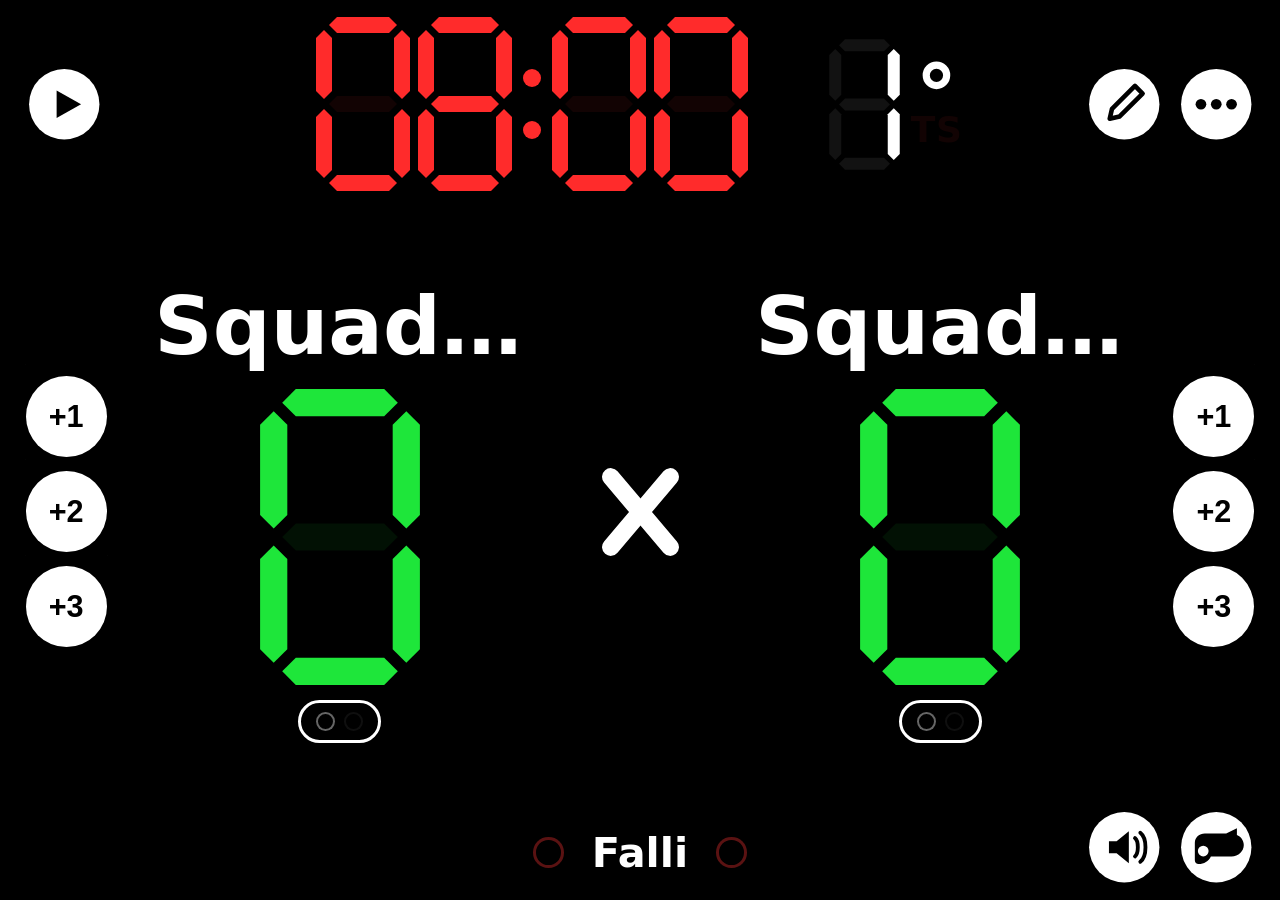
==== pwa/index.html @ 14c9861d "baskin-tabellone-v1.14.1" ====
<!DOCTYPE html>
<html lang="it">
<head>
  <meta charset="UTF-8" />
  <meta name="viewport" content="width=device-width, initial-scale=1.0, maximum-scale=1.0, user-scalable=no, viewport-fit=cover" />
  <title>Tabellone Baskin</title>

  <meta name="theme-color" content="#000000" />
  <meta name="description" content="Tabellone segnapunti per il Baskin: tempo, punti, timeout e bonus. Funziona offline." />

  <!-- PWA -->
  <link rel="manifest" href="manifest.webmanifest" />
  <link rel="icon" href="icons/icon-192.png" />
  <link rel="apple-touch-icon" href="icons/icon-192.png" />
  <meta name="apple-mobile-web-app-capable" content="yes" />
  <meta name="apple-mobile-web-app-status-bar-style" content="black-translucent" />
  <meta name="mobile-web-app-capable" content="yes" />

  <link rel="stylesheet" href="css/styles.css" />
</head>

<body class="mode-game" data-running="false" data-muted="false">

  <main class="board" id="board">

    <!-- ============ BARRA SUPERIORE ============ -->
    <header class="topbar">

      <div class="clock-controls">
        <button class="icon-btn solid" id="btnPlay" type="button" aria-label="Avvia o ferma il tempo">
          <svg viewBox="0 0 100 100" aria-hidden="true">
            <circle cx="50" cy="50" r="46" fill="#fff"/>
            <polygon class="ico-play" points="40,32 72,50 40,68" fill="#000"/>
            <g class="ico-pause" fill="#000"><rect x="38" y="33" width="9" height="34" rx="2"/><rect x="53" y="33" width="9" height="34" rx="2"/></g>
          </svg>
        </button>
        <button class="icon-btn solid" id="btnNext" type="button" aria-label="Periodo successivo">
          <svg viewBox="0 0 100 100" aria-hidden="true">
            <circle cx="50" cy="50" r="46" fill="#fff"/>
            <g fill="#000"><polygon points="33,31 61,50 33,69"/><rect x="63" y="31" width="9" height="38" rx="2"/></g>
          </svg>
        </button>
      </div>

      <div class="clock-period">
        <div class="timer editable" id="timer" role="button" tabindex="0" aria-label="Tempo di gioco"></div>
        <div class="period editable" id="period" role="button" tabindex="0" aria-label="Periodo"></div>
      </div>

      <div class="topbar-actions">
        <!-- pulsanti modalità gioco -->
        <button class="icon-btn ghost only-game" id="btnEdit" type="button" aria-label="Apri impostazioni e correzioni">
          <svg viewBox="0 0 100 100" aria-hidden="true">
            <circle cx="50" cy="50" r="46" fill="#fff"/>
            <path d="M64 26l10 10-30 30-13 3 3-13 30-30Z" fill="none" stroke="#000" stroke-width="6" stroke-linejoin="round"/>
          </svg>
        </button>
        <button class="icon-btn ghost only-game" id="btnMore" type="button" aria-label="Altre opzioni">
          <svg viewBox="0 0 100 100" aria-hidden="true">
            <circle cx="50" cy="50" r="46" fill="#fff"/>
            <g fill="#000"><circle cx="30" cy="50" r="7"/><circle cx="50" cy="50" r="7"/><circle cx="70" cy="50" r="7"/></g>
          </svg>
        </button>
        <!-- pulsante modalità impostazioni -->
        <button class="icon-btn solid only-edit" id="btnConfirm" type="button" aria-label="Conferma ed esci dalle impostazioni">
          <svg viewBox="0 0 100 100" aria-hidden="true">
            <circle cx="50" cy="50" r="46" fill="#fff"/>
            <path d="M30 52l13 14 27-32" fill="none" stroke="#000" stroke-width="8" stroke-linecap="round" stroke-linejoin="round"/>
          </svg>
        </button>
      </div>
    </header>

    <!-- ============ AREA PUNTEGGI ============ -->
    <section class="scores">

      <div class="side-buttons" id="ptsLeft" data-team="1">
        <button class="pts-btn only-game" type="button" data-pts="1">+1</button>
        <button class="pts-btn only-game" type="button" data-pts="2">+2</button>
        <button class="pts-btn only-game" type="button" data-pts="3">+3</button>
        <button class="pts-btn minus only-edit" type="button" data-pts="-1">&minus;1</button>
        <button class="pts-btn minus only-edit" type="button" data-pts="-2">&minus;2</button>
        <button class="pts-btn minus only-edit" type="button" data-pts="-3">&minus;3</button>
      </div>

      <div class="team" data-team="1">
        <div class="team-name editable" id="name1" role="button" tabindex="0">Squadra 1</div>
        <div class="score" id="score1" data-team="1"></div>
        <div class="timeouts" id="timeouts1" data-team="1" aria-label="Timeout Squadra 1"></div>
      </div>

      <div class="vs" aria-hidden="true">
        <svg viewBox="0 0 100 120"><g stroke="#fff" stroke-width="13" stroke-linecap="round"><line x1="28" y1="34" x2="72" y2="86"/><line x1="72" y1="34" x2="28" y2="86"/></g></svg>
      </div>

      <div class="team" data-team="2">
        <div class="team-name editable" id="name2" role="button" tabindex="0">Squadra 2</div>
        <div class="score" id="score2" data-team="2"></div>
        <div class="timeouts" id="timeouts2" data-team="2" aria-label="Timeout Squadra 2"></div>
      </div>

      <div class="side-buttons" id="ptsRight" data-team="2">
        <button class="pts-btn only-game" type="button" data-pts="1">+1</button>
        <button class="pts-btn only-game" type="button" data-pts="2">+2</button>
        <button class="pts-btn only-game" type="button" data-pts="3">+3</button>
        <button class="pts-btn minus only-edit" type="button" data-pts="-1">&minus;1</button>
        <button class="pts-btn minus only-edit" type="button" data-pts="-2">&minus;2</button>
        <button class="pts-btn minus only-edit" type="button" data-pts="-3">&minus;3</button>
      </div>

    </section>

    <!-- ============ POSSESSO (sopra ai falli) ============ -->
    <div class="possession" id="possession" hidden>
      <span class="poss-arrow left" id="possLeft" role="button" tabindex="0" aria-label="Possesso Squadra 1">&#9664;</span>
      <span class="poss-label">Possesso</span>
      <span class="poss-arrow right" id="possRight" role="button" tabindex="0" aria-label="Possesso Squadra 2">&#9654;</span>
    </div>

    <!-- ============ FALLI / BONUS ============ -->
    <footer class="fouls">
      <div class="fouls-head">
        <span class="bonus-dot left" id="bonusLeft" aria-label="Bonus Squadra 1"></span>
        <span class="fouls-label">Falli</span>
        <span class="bonus-dot right" id="bonusRight" aria-label="Bonus Squadra 2"></span>
      </div>
      <div class="fouls-body">
        <button class="foul-btn only-game" type="button" data-team="0" data-delta="1" aria-label="Aggiungi fallo Squadra 1">+</button>
        <button class="foul-btn only-edit" type="button" data-team="0" data-delta="-1" aria-label="Togli fallo Squadra 1">&minus;</button>
        <div class="foul-num" id="foul1" data-team="1"></div>
        <div class="foul-x" aria-hidden="true">
          <svg viewBox="0 0 100 120"><g stroke="#fff" stroke-width="11" stroke-linecap="round"><line x1="30" y1="38" x2="70" y2="82"/><line x1="70" y1="38" x2="30" y2="82"/></g></svg>
        </div>
        <div class="foul-num" id="foul2" data-team="2"></div>
        <button class="foul-btn only-game" type="button" data-team="1" data-delta="1" aria-label="Aggiungi fallo Squadra 2">+</button>
        <button class="foul-btn only-edit" type="button" data-team="1" data-delta="-1" aria-label="Togli fallo Squadra 2">&minus;</button>
      </div>
    </footer>

    <!-- ============ AZIONI ANGOLO ============ -->
    <div class="corner-actions">
      <button class="icon-btn solid" id="btnHorn" type="button" aria-label="Suona la sirena">
        <svg viewBox="0 0 100 100" aria-hidden="true">
          <circle cx="50" cy="50" r="46" fill="#fff"/>
          <g fill="#000">
            <path d="M30 42v16h10l16 13V29L40 42H30Z"/>
            <path d="M64 38c5 4 5 20 0 24" fill="none" stroke="#000" stroke-width="5" stroke-linecap="round"/>
            <path d="M71 31c9 7 9 31 0 38" fill="none" stroke="#000" stroke-width="5" stroke-linecap="round"/>
          </g>
        </svg>
      </button>
      <button class="icon-btn solid" id="btnWhistle" type="button" aria-label="Suona il fischietto">
        <svg viewBox="0 0 100 100" aria-hidden="true">
          <circle cx="50" cy="50" r="46" fill="#fff"/>
          <g fill="#000">
            <path d="M22 44c0-7 6-12 13-12h28l14-7v9c5 2 9 7 9 13 0 8-7 15-16 15H43c-3 6-9 10-16 10-3 0-5-2-5-5V44Z"/>
            <circle cx="33" cy="55" r="7" fill="#fff"/>
          </g>
        </svg>
      </button>
    </div>

    <div class="corner-actions left only-edit">
      <button class="icon-btn solid danger" id="btnReset" type="button" aria-label="Azzera la partita">
        <svg viewBox="0 0 100 100" aria-hidden="true">
          <circle cx="50" cy="50" r="46" fill="#fff"/>
          <g fill="none" stroke="#000" stroke-width="9" stroke-linecap="round">
            <path d="M74 34a30 30 0 1 0 7 22"/>
          </g>
          <path d="M78 22v18H60Z" fill="#000"/>
        </svg>
      </button>
    </div>

  </main>

  <!-- ============ CONFERMA RESET ============ -->
  <div class="sheet-backdrop" id="resetBackdrop" hidden>
    <div class="sheet" role="dialog" aria-label="Conferma reset">
      <h2>Azzerare la partita?</h2>
      <p class="sheet-text">Punteggi, falli, timeout, tempo, periodo, nomi e colori delle squadre torneranno ai valori iniziali. Le impostazioni di gara restano invariate.</p>
      <div class="sheet-row">
        <button class="sheet-item danger" id="resetConfirm" type="button">Sì, azzera</button>
        <button class="sheet-close" id="resetCancel" type="button">Annulla</button>
      </div>
    </div>
  </div>

  <!-- ============ CONFERMA PERIODO SUCCESSIVO ============ -->
  <div class="sheet-backdrop" id="nextBackdrop" hidden>
    <div class="sheet" role="dialog" aria-label="Conferma periodo successivo">
      <h2 id="nextTitle">Passare al periodo successivo?</h2>
      <p class="sheet-text" id="nextText">Il cronometro verrà riportato al tempo pieno del nuovo periodo.</p>
      <div class="sheet-row">
        <button class="sheet-item" id="nextConfirm" type="button">Sì, avanti</button>
        <button class="sheet-close" id="nextCancel" type="button">Annulla</button>
      </div>
    </div>
  </div>

  <!-- ============ MENU "..." / INFORMAZIONI ============ -->
  <div class="sheet-backdrop" id="moreBackdrop" hidden>
    <div class="sheet" role="dialog" aria-label="Informazioni">
      <h2>Informazioni</h2>
      <div class="about">
        <p class="about-title">Tabellone Baskin</p>
        <p class="about-meta">Versione <span id="aboutVersion">1.14.1</span> — Daniele Lolli (UncleDan)</p>
      </div>
      <!-- verdi: installazione / aggiornamenti / sorgenti -->
      <button class="sheet-item green" id="actInstall" type="button" hidden>Installa app</button>
      <button class="sheet-item green" id="actCheckUpdate" type="button">Verifica aggiornamenti</button>
      <a class="sheet-item sheet-link green" id="actRepo" href="https://github.com/UncleDan/baskin-tabellone" target="_blank" rel="noopener noreferrer">Codice sorgente su GitHub ↗</a>
      <!-- ambra: opzioni di visualizzazione/audio -->
      <button class="sheet-item amber" id="actWake" type="button">Schermo sempre acceso: <span id="wakeState">off</span></button>
      <button class="sheet-item amber" id="actScoreColor" type="button">Punti colore squadra: <span id="scoreColorState">off</span></button>
      <button class="sheet-item amber" id="actMute" type="button">Audio: <span id="muteState">on</span></button>
      <!-- rosso scuro: azioni importanti -->
      <button class="sheet-item darkred" id="actSettings" type="button">Impostazioni partita</button>
      <button class="sheet-item darkred" id="actResetApp" type="button">Reset applicazione</button>
      <button class="sheet-item darkred" id="actQuit" type="button">Chiudi applicazione</button>
      <!-- sempre ultimo: chiude solo il menu -->
      <button class="sheet-close" id="moreClose" type="button">Chiudi menu</button>
    </div>
  </div>

  <!-- ============ IMPOSTAZIONI PARTITA ============ -->
  <div class="sheet-backdrop" id="settingsBackdrop" hidden>
    <div class="sheet" role="dialog" aria-label="Impostazioni partita">
      <h2>Impostazioni partita</h2>

      <!-- Preset Baskin/Basket -->
      <div class="sheet-row">
        <button class="sheet-item green" id="presetBaskin" type="button">Baskin</button>
        <button class="sheet-item green" id="presetBasket" type="button">Basket FIBA</button>
      </div>

      <!-- Sezione personalizzate -->
      <h3 style="font-size: 0.9em; margin-top: 1em; color: #bdbdbd;">Personalizzate</h3>

      <label class="field">
        <span>Durata periodo (minuti)</span>
        <input type="number" id="cfgMinutes" min="1" max="60" inputmode="numeric" />
      </label>
      <label class="field">
        <span>Numero di periodi</span>
        <input type="number" id="cfgPeriods" min="1" max="12" inputmode="numeric" />
      </label>
      <label class="field">
        <span>Durata supplementari (minuti)</span>
        <input type="number" id="cfgOvertime" min="1" max="30" inputmode="numeric" />
      </label>
      <label class="field">
        <span>Timeout per tempo (1°/2°)</span>
        <input type="number" id="cfgTimeoutsHalf" min="0" max="9" inputmode="numeric" />
      </label>
      <label class="field">
        <span>Timeout per supplementare</span>
        <input type="number" id="cfgTimeoutsOt" min="0" max="9" inputmode="numeric" />
      </label>
      <label class="field">
        <span>Modalità bonus</span>
        <select id="cfgBonusMode">
          <option value="last2">Ultimi 2′ (Baskin)</option>
          <option value="teamFouls">Dopo N falli (Basket)</option>
          <option value="off">Nessuno</option>
        </select>
      </label>
      <label class="field">
        <span>Falli per il bonus (Basket)</span>
        <input type="number" id="cfgBonus" min="1" max="20" inputmode="numeric" />
      </label>
      <label class="field switch">
        <span>Conteggio falli</span>
        <input type="checkbox" id="cfgFouls" />
      </label>
      <label class="field switch">
        <span>Azzera i falli ad ogni periodo</span>
        <input type="checkbox" id="cfgResetFouls" />
      </label>
      <label class="field switch">
        <span>Frecce possesso alternato</span>
        <input type="checkbox" id="cfgPossession" />
      </label>
      <label class="field switch">
        <span>Sirena automatica a fine tempo</span>
        <input type="checkbox" id="cfgAutoHorn" />
      </label>

      <h3 style="font-size: 0.9em; margin-top: 1em; color: #bdbdbd;">Streaming BaskinCam</h3>
      <label class="field switch">
        <span>Attiva invio verso BaskinCam</span>
        <input type="checkbox" id="cfgBaskinCam" />
      </label>
      <label class="field">
        <span>Indirizzo BaskinCam (IP:porta)</span>
        <input type="text" id="cfgBaskinCamHost" inputmode="url" autocomplete="off" autocapitalize="off" spellcheck="false" placeholder="192.168.1.50:8080" />
      </label>

      <div class="sheet-row">
        <button class="sheet-item" id="settingsSave" type="button">Salva</button>
        <button class="sheet-close" id="settingsClose" type="button">Annulla</button>
      </div>
    </div>
  </div>

  <!-- ============ EDITOR TEMPO (rotori) ============ -->
  <div class="sheet-backdrop" id="timeBackdrop" hidden>
    <div class="sheet" role="dialog" aria-label="Imposta il tempo">
      <h2>Imposta il tempo</h2>
      <div class="rotors">
        <div class="rotor-wrap"><div class="rotor" id="rotorMin"></div><small>min</small></div>
        <span class="time-colon">:</span>
        <div class="rotor-wrap"><div class="rotor" id="rotorSec"></div><small>sec</small></div>
        <span class="time-colon">.</span>
        <div class="rotor-wrap"><div class="rotor" id="rotorTenth"></div><small>dec</small></div>
      </div>
      <div class="sheet-row">
        <button class="sheet-item" id="timeApply" type="button">Applica</button>
        <button class="sheet-item secondary" id="timeFull" type="button">Tempo pieno</button>
        <button class="sheet-close" id="timeClose" type="button">Annulla</button>
      </div>
    </div>
  </div>

  <!-- ============ EDITOR PERIODO (rotore) ============ -->
  <div class="sheet-backdrop" id="periodBackdrop" hidden>
    <div class="sheet" role="dialog" aria-label="Imposta il periodo">
      <h2>Imposta il periodo</h2>
      <div class="rotors">
        <div class="rotor-wrap"><div class="rotor wide" id="rotorPeriod"></div><small>periodo</small></div>
      </div>
      <div class="sheet-row">
        <button class="sheet-item" id="periodApply" type="button">Applica</button>
        <button class="sheet-close" id="periodClose" type="button">Annulla</button>
      </div>
    </div>
  </div>

  <!-- ============ AVVISO: RUOTA IN ORIZZONTALE (solo in portrait) ============ -->
  <div id="rotateNotice" role="alertdialog" aria-label="Ruota il dispositivo in orizzontale">
    <svg class="rotate-ico" viewBox="0 0 120 120" aria-hidden="true">
      <rect x="34" y="14" width="52" height="92" rx="10" fill="none" stroke="#fff" stroke-width="5"/>
      <circle cx="60" cy="96" r="4" fill="#fff"/>
      <path d="M18 60a42 42 0 0 1 12-22" fill="none" stroke="#1ee63a" stroke-width="5" stroke-linecap="round"/>
      <path d="M30 30l2 14-14-3z" fill="#1ee63a"/>
      <path d="M102 60a42 42 0 0 1-12 22" fill="none" stroke="#1ee63a" stroke-width="5" stroke-linecap="round"/>
      <path d="M90 90l-2-14 14 3z" fill="#1ee63a"/>
    </svg>
    <p class="rotate-title">Ruota il dispositivo</p>
    <p class="rotate-sub">Il tabellone funziona in orizzontale (landscape)</p>
    <button id="rotateInstall" class="rotate-install" type="button" hidden>Installa app</button>
  </div>

  <!-- ============ TOAST ============ -->
  <div class="toast" id="toast" hidden></div>

  <script src="js/app.js"></script>
</body>
</html>
---- pwa/css/styles.css ----
/* =====================================================================
   Tabellone Baskin - foglio di stile
   Replica fedele delle due schermate: principale e impostazioni.
   ===================================================================== */

:root{
  --bg: #000;
  --white: #ffffff;
  --green: #1ee63a;   /* punteggi  */
  --red:   #ff2b2b;   /* tempo     */
  --yellow:#ffd21a;   /* falli     */
  --dimseg: 0.07;     /* opacità dei segmenti spenti del display LED */
  --dash: #ffffff;    /* bordo tratteggiato in modalità impostazioni */
  --bonus-off:#5a1212; /* freccia bonus spenta */
  --gap: clamp(6px, 1.2vw, 18px);
  --radius: 16px;
  font-size: 16px;
}

*{ box-sizing: border-box; -webkit-tap-highlight-color: transparent; }

html,body{ height:100%; margin:0; }

body{
  background: var(--bg);
  color: var(--white);
  font-family: system-ui, -apple-system, "Segoe UI", Roboto, Arial, sans-serif;
  overflow: hidden;
  user-select: none;
  -webkit-user-select: none;
  touch-action: manipulation;
}

/* ----- Visibilità per modalità ----- */
body.mode-game .only-edit{ display:none !important; }
body.mode-edit .only-game{ display:none !important; }

/* ----- Struttura tabellone ----- */
.board{
  position: relative;
  height: 100dvh;
  height: 100vh;
  display: flex;
  flex-direction: column;
  padding: clamp(8px, 1.6vh, 22px) clamp(10px, 2vw, 34px);
  gap: clamp(4px, 1vh, 14px);
}

/* =====================================================================
   BARRA SUPERIORE
   ===================================================================== */
.topbar{
  display: grid;
  grid-template-columns: 1fr auto 1fr;
  align-items: center;
  gap: var(--gap);
  min-height: 0;
}
.clock-controls{ justify-self: start; display:flex; align-items:center; gap: var(--gap); }
.topbar-actions{ justify-self: end; display:flex; align-items:center; gap: var(--gap); }
/* timer + periodo come gruppo centrale; il periodo è vicino al crono
   (circa 0,75 della larghezza di una cifra ≈ 0,42 della sua altezza) */
.clock-period{ justify-self: center; display:flex; align-items:center; gap: clamp(30px, 8vh, 84px); }

#btnNext{ display:none; }
body.mode-game.end-of-period #btnNext{ display:grid; }

.icon-btn{
  flex: 0 0 auto;
  width: clamp(46px, 8.5vh, 96px);
  height: clamp(46px, 8.5vh, 96px);
  padding: 0; margin: 0; border: 0; background: transparent;
  cursor: pointer;
  display: grid; place-items: center;
  transition: transform .05s ease;
}
.icon-btn:active{ transform: scale(.92); }
.icon-btn svg{ width: 100%; height: 100%; display:block; }
.icon-btn:focus-visible{ outline: 3px solid #4ea1ff; outline-offset: 2px; border-radius: 50%; }

/* play/pausa: mostra l'icona giusta in base allo stato */
.ico-pause{ display:none; }
body[data-running="true"] #btnPlay .ico-play{ display:none; }
body[data-running="true"] #btnPlay .ico-pause{ display:block; }
/* in modalità impostazioni il play è presente ma bloccato */
body.mode-edit #btnPlay{ opacity:.35; pointer-events:none; }

/* periodo: cifra a LED bianca + spie ° (sopra) / TS (sotto) */
.period{
  display: flex;
  align-items: center;
  gap: clamp(4px, 1vh, 12px);
  padding: .05em .25em;
  line-height: 1;
}
.period-num{ color: #fff; display:flex; }
/* la cifra del periodo è alta il 75% di quella del cronometro */
.period-num .seg-digit{ height: clamp(57px, 15vh, 155px); }
.period-num .seg{ fill: currentColor; }
.period-num .seg.off{ opacity: var(--dimseg); }

.period-ind{
  display: flex;
  flex-direction: column;
  align-items: center;
  justify-content: center;
  gap: clamp(3px, 0.8vh, 9px);
}
.ind-deg{ height: clamp(18px, 5vh, 48px); width:auto; color:#fff; opacity: var(--dimseg); }
.ind-ts{
  font-weight: 900;
  font-size: clamp(14px, 4vh, 40px);
  letter-spacing: .02em;
  color: var(--red);
  opacity: var(--dimseg);
}
/* si accende solo una spia: ° per i quarti ordinari, TS per i supplementari */
.period:not(.ot) .ind-deg{ opacity: 1; }
.period.ot .ind-ts{ opacity: 1; text-shadow: 0 0 10px rgba(255,43,43,.6); }

/* =====================================================================
   AREA PUNTEGGI
   ===================================================================== */
.scores{
  flex: 1 1 auto;
  display: grid;
  grid-template-columns: auto 1fr auto 1fr auto;
  align-items: center;
  gap: var(--gap);
  min-height: 0;
}

.side-buttons{
  display: flex;
  flex-direction: column;
  gap: clamp(6px, 1.6vh, 20px);
}
.pts-btn{
  width: clamp(48px, 9vh, 104px);
  height: clamp(48px, 9vh, 104px);
  border-radius: 50%;
  border: 0;
  background: var(--white);
  color: #000;
  font-weight: 800;
  font-size: clamp(18px, 3.4vh, 40px);
  cursor: pointer;
  transition: transform .05s ease, background .1s ease;
}
.pts-btn:active{ transform: scale(.9); background:#dcdcdc; }
/* tasti di correzione punteggio in modifica (-1/-2/-3) */
.pts-btn.minus{ background:#ffd9d9; color:#7a0000; }
.pts-btn.minus:active{ background:#ffc2c2; }

.team{
  display: flex;
  flex-direction: column;
  align-items: center;
  justify-content: center;
  min-width: 0;
  gap: clamp(4px, 1.2vh, 16px);
}
.team-name{
  font-weight: 800;
  font-size: clamp(33px, 9vh, 96px);
  line-height: 1.05;
  text-align: center;
  padding: .05em .4em;
  max-width: 100%;
  white-space: nowrap;
  overflow: hidden;
  text-overflow: ellipsis;
}

/* display a 7 segmenti */
.score{ color: var(--green); }
/* alone bianco per punteggi con colore scuro (leggibilità su fondo nero) */
.score.outline-svg{ filter: drop-shadow(0 0 1.5px #fff) drop-shadow(0 0 1.5px #fff); }
.score .seg-digit{ height: clamp(96px, 34vh, 340px); }
.foul-num{ color: var(--yellow); }
.foul-num .seg-digit{ height: clamp(40px, 12vh, 120px); }
.timer{ color: var(--red); display:flex; align-items:center; }
.timer .seg-digit{ height: clamp(76px, 20vh, 207px); }

.score, .foul-num, .timer{ display:flex; align-items:center; justify-content:center; gap:.12em; }
.seg-digit{ display:block; width:auto; }
.seg-digit .seg{ fill: currentColor; }
.seg-digit .seg.off{ opacity: var(--dimseg); }
.seg-colon{ height: clamp(76px, 20vh, 207px); width:auto; color: var(--red); }
.seg-colon .dot{ fill: currentColor; }

/* timeout */
.timeouts{
  display: inline-flex;
  align-items: center;
  gap: clamp(5px, 1.1vh, 12px);
  border: 3px solid var(--white);
  border-radius: 999px;
  padding: clamp(4px,1vh,9px) clamp(8px,1.6vh,16px);
  cursor: pointer;
}
.to-dot{
  width: clamp(10px, 2.1vh, 22px);
  height: clamp(10px, 2.1vh, 22px);
  border-radius: 50%;
  background: transparent;
  box-shadow: inset 0 0 0 2px rgba(255,255,255,.4);  /* spento: anello tenue */
  transition: background .1s ease, box-shadow .1s ease;
}
.to-dot.on{
  background: var(--white);                            /* acceso: pieno */
  box-shadow: 0 0 8px rgba(255,255,255,.55);
}
.to-dot.blocked{
  background: transparent;                              /* non disponibile in questo quarto */
  box-shadow: inset 0 0 0 2px rgba(255,255,255,.12);
  opacity: .5;
}

/* X centrale */
.vs{ display:grid; place-items:center; }
.vs svg{ height: clamp(60px, 18vh, 170px); width:auto; }

/* =====================================================================
   FALLI / BONUS
   ===================================================================== */
.fouls{
  flex: 0 0 auto;
  display: flex;
  flex-direction: column;
  align-items: center;
  gap: clamp(2px, .8vh, 10px);
  padding-bottom: clamp(2px,1vh,12px);
}
.fouls-head{ display:flex; align-items:center; gap: clamp(10px,2.4vw,28px); }
.fouls-label{ font-weight: 800; font-size: clamp(20px, 4.6vh, 46px); }
/* bonus a pallini (uno per squadra): spento = anello tenue, acceso = rosso pieno */
.bonus-dot{
  width: clamp(16px, 3.4vh, 34px);
  height: clamp(16px, 3.4vh, 34px);
  border-radius: 50%;
  background: transparent;
  box-shadow: inset 0 0 0 3px var(--bonus-off);
  transition: background .15s ease, box-shadow .15s ease;
}
.bonus-dot.active{
  background: var(--red);
  box-shadow: 0 0 12px rgba(255,43,43,.7);
}

/* bonus automatico negli ultimi 2': enfasi sull'etichetta e pallini pulsanti */
body.auto-bonus .fouls-label::after{
  content: " · BONUS";
  color: var(--red);
  font-size: .6em;
  letter-spacing: .04em;
}
body.auto-bonus .bonus-dot.active{ animation: bonusPulse 1s ease-in-out infinite; }
@keyframes bonusPulse{ 0%,100%{ opacity:1; } 50%{ opacity:.45; } }

/* ---- Possesso alternato (sopra ai falli) ---- */
.possession{
  flex: 0 0 auto;
  display: flex;
  align-items: center;
  justify-content: center;
  gap: clamp(10px, 2.4vw, 28px);
  padding-top: clamp(2px, .8vh, 10px);
}
.possession[hidden]{ display:none; }
.poss-label{ font-weight: 800; font-size: clamp(15px, 3.4vh, 32px); letter-spacing:.02em; }
.poss-arrow{
  color: var(--bonus-off);
  font-size: clamp(20px, 4.6vh, 44px);
  line-height: 1;
  cursor: pointer;
  user-select: none;
  transition: color .15s ease, text-shadow .15s ease;
}
.poss-arrow.active{ color: var(--green); text-shadow: 0 0 10px rgba(30,230,58,.7); }

.fouls-body{ display:flex; align-items:center; gap: clamp(8px,1.8vw,22px); }
/* contatori e tasti falli visibili solo col conteggio falli attivo */
body:not(.manual-fouls) .fouls-body{ display:none; }
.foul-btn{
  width: clamp(40px, 7.5vh, 84px);
  height: clamp(40px, 7.5vh, 84px);
  border-radius: 50%;
  border: 0;
  background: var(--white);
  color: #000;
  font-weight: 800;
  font-size: clamp(20px, 3.6vh, 44px);
  line-height: 1;
  cursor: pointer;
  transition: transform .05s ease;
}
.foul-btn:active{ transform: scale(.9); }
.foul-x svg{ height: clamp(34px, 8vh, 78px); width:auto; }

/* =====================================================================
   AZIONI ANGOLO (sirena / muto)
   ===================================================================== */
.corner-actions{
  position: absolute;
  right: clamp(10px, 2vw, 34px);
  bottom: clamp(8px, 1.6vh, 22px);
  display: flex;
  gap: var(--gap);
}
.corner-actions.left{
  right: auto;
  left: clamp(10px, 2vw, 34px);
}
/* pulsante pericoloso (reset) */
.icon-btn.danger circle{ fill:#ff5a5a; }
.sheet-item.danger{ background:#d23b3b; color:#fff; }

/* =====================================================================
   MODALITA' IMPOSTAZIONI: bordi tratteggiati sugli elementi modificabili
   ===================================================================== */
body.mode-edit .editable{
  border: 3px dashed var(--dash);
  border-radius: 12px;
  cursor: pointer;
}
body.mode-edit .timer.editable{ padding: .1em .4em; }
body.mode-edit .team-name.editable{ outline: none; }

/* nome squadra come campo di testo in modifica */
.team-name-input{
  display: none;
  font: inherit;
  font-weight: 800;
  font-size: clamp(33px, 9vh, 96px);
  text-align: center;
  background: transparent;
  color: var(--white);
  border: 3px dashed var(--dash);
  border-radius: 12px;
  padding: .05em .4em;
  max-width: 100%;
  width: 8em;
}
body.mode-edit .team-name{ display:none; }
body.mode-edit .team-name-input{ display:block; }

/* lieve bordatura bianca per colori scuri (leggibilità su fondo nero) */
.team-name.outline, .team-name-input.outline{
  text-shadow: -1.5px -1.5px 0 #fff, 1.5px -1.5px 0 #fff, -1.5px 1.5px 0 #fff, 1.5px 1.5px 0 #fff, 0 0 2px #fff;
}

/* selettore colore del nome (solo in modifica) */
.color-row{
  display: none;
  justify-content: center;
  flex-wrap: wrap;
  gap: clamp(6px, 1.4vh, 12px);
  margin-top: clamp(6px, 1.2vh, 14px);
}
body.mode-edit .color-row{ display: flex; }
.swatch{
  width: clamp(26px, 4.4vh, 40px);
  height: clamp(26px, 4.4vh, 40px);
  padding: 0;
  border-radius: 50%;
  border: 2px solid rgba(255,255,255,.45);
  cursor: pointer;
  box-shadow: 0 0 0 1px rgba(0,0,0,.6) inset;
}
.swatch.sel{ border-color:#4ea1ff; box-shadow: 0 0 0 3px rgba(78,161,255,.5); }
.swatch.custom{
  background: conic-gradient(red, yellow, lime, aqua, blue, magenta, red);
  position: relative;
  -webkit-appearance: none; appearance: none;
}
.swatch.custom::-webkit-color-swatch-wrapper{ padding:0; }
.swatch.custom::-webkit-color-swatch{ border:none; border-radius:50%; opacity:0; }
.swatch.custom::-moz-color-swatch{ border:none; border-radius:50%; opacity:0; }


/* =====================================================================
   FOGLI MODALI (menu, impostazioni, editor tempo)
   ===================================================================== */
.sheet-backdrop{
  position: fixed; inset:0;
  background: rgba(0,0,0,.72);
  display: grid; place-items: center;
  z-index: 50;
  padding: 16px;
}
.sheet-backdrop[hidden]{ display:none; }
.sheet{
  background:#141414;
  border:1px solid #2c2c2c;
  border-radius: 18px;
  width: min(480px, 94vw);
  max-height: 92vh;
  overflow:auto;
  padding: 20px;
  display:flex; flex-direction:column; gap:12px;
}
.sheet h2{ margin:0 0 6px; font-size: 22px; }
.about{ background:#1d1d1d; border-radius:12px; padding:12px 14px; }
.about-title{ margin:0; font-weight:800; font-size:18px; }
.about-meta{ margin:4px 0 0; color:#bdbdbd; font-size:14px; }
.sheet-item, .sheet-close{
  font: inherit;
  font-weight: 600;
  padding: 14px 16px;
  border-radius: 12px;
  border: 0;
  cursor: pointer;
  text-align: left;
}
/* link nel menu (es. repository): stesso aspetto di un sheet-item */
a.sheet-link{ display:block; text-decoration:none; }
.sheet-item{ background:#2a6df0; color:#fff; }
.sheet-item.secondary{ background:#2b2b2b; color:#fff; }
/* gruppi colore del menu "…" */
.sheet-item.green{ background:#2e9e4f; color:#fff; }
.sheet-item.amber{ background:#b07d12; color:#fff; }
.sheet-item.darkred{ background:#8a2222; color:#fff; }
.sheet-item:active{ filter:brightness(.9); }
.sheet-close{ background:#2b2b2b; color:#fff; text-align:center; }
.sheet-text{ margin:0; color:#cfcfcf; font-size:15px; line-height:1.4; }
.sheet-row{ display:flex; gap:10px; flex-wrap:wrap; }
.sheet-row > *{ flex:1 1 120px; }

.field{ display:flex; align-items:center; justify-content:space-between; gap:12px; background:#1d1d1d; padding:12px 14px; border-radius:12px; }
.field span{ font-weight:600; }
.field input[type="number"]{ width:5em; font:inherit; padding:8px; border-radius:8px; border:1px solid #3a3a3a; background:#0d0d0d; color:#fff; text-align:center; }
.field.switch input{ width:24px; height:24px; }

/* editor tempo */
/* rotori (picker a rotella) */
.rotors{ display:flex; align-items:flex-start; justify-content:center; gap:14px; padding:6px 0; }
.time-colon{ font-size:40px; font-weight:800; align-self:flex-start; margin-top:48px; }
.rotor-wrap{ position:relative; display:flex; flex-direction:column; align-items:center; gap:6px; }
.rotor-wrap small{ color:#aaa; font-weight:600; }
/* banda centrale di selezione (slot centrale = 44px, dopo 44px di padding) */
.rotor-wrap::before{
  content:'';
  position:absolute; left:0; right:0; top:44px; height:44px;
  border-top:2px solid rgba(255,255,255,.22);
  border-bottom:2px solid rgba(255,255,255,.22);
  pointer-events:none;
}
.rotor{
  width: clamp(64px, 16vw, 96px);
  height: 132px;                 /* 3 slot da 44px */
  overflow-y: scroll;
  scroll-snap-type: y mandatory;
  padding-block: 44px;           /* permette di centrare primo/ultimo elemento */
  background:#0d0d0d;
  border:1px solid #333;
  border-radius:14px;
  scrollbar-width:none; -ms-overflow-style:none;
  overscroll-behavior: contain;
  touch-action: pan-y;
}
.rotor.wide{ width: clamp(96px, 26vw, 150px); }
.rotor::-webkit-scrollbar{ display:none; }
.rotor-item{
  height:44px;
  scroll-snap-align:center;
  display:flex; align-items:center; justify-content:center;
  font-size:26px; font-weight:800; font-variant-numeric:tabular-nums;
  color:#7d7d7d; cursor:pointer;
  transition: color .12s ease, transform .12s ease;
}
.rotor-item.sel{ color:#fff; transform:scale(1.14); }

/* toast */
.toast{
  position: fixed;
  left:50%; bottom: 14vh; transform: translateX(-50%);
  background:#fff; color:#000; font-weight:700;
  padding: 10px 18px; border-radius: 999px;
  z-index: 60; box-shadow:0 6px 24px rgba(0,0,0,.5);
}
.toast[hidden]{ display:none; }

/* accessibilità: rispetta riduzione movimento */
@media (prefers-reduced-motion: reduce){
  *{ transition: none !important; }
}

/* suggerimento rotazione in portrait stretto */
@media (orientation: portrait) and (max-width: 560px){
  .board::after{
    content: "Ruota il dispositivo in orizzontale per la vista completa";
    position: absolute; inset: auto 8px 8px; text-align:center;
    color:#888; font-size:13px;
  }
}

/* =====================================================================
   AVVISO ORIENTAMENTO: in verticale copre l'app e chiede di ruotare
   ===================================================================== */
#rotateNotice{ display: none; }

@media (orientation: portrait){
  #rotateNotice{
    display: flex;
    position: fixed;
    inset: 0;
    z-index: 9999;                 /* sopra fogli modali e toast */
    flex-direction: column;
    align-items: center;
    justify-content: center;
    gap: clamp(14px, 3vh, 26px);
    background: #000;
    color: #fff;
    text-align: center;
    padding: 24px;
  }
  /* nasconde il layout (pensato per landscape) per evitare che si "incasini" */
  body > main,
  .corner-actions{ visibility: hidden; }
  body{ overflow: hidden; }
}

.rotate-ico{
  width: clamp(110px, 38vw, 200px);
  height: auto;
  animation: rotateHint 2.4s ease-in-out infinite;
  transform-origin: 50% 50%;
}
@keyframes rotateHint{
  0%, 55%   { transform: rotate(0deg); }
  75%, 100% { transform: rotate(-90deg); }
}
.rotate-title{
  margin: 0;
  font-weight: 800;
  font-size: clamp(22px, 6vw, 34px);
}
.rotate-sub{
  margin: 0;
  font-weight: 600;
  color: #bdbdbd;
  font-size: clamp(14px, 4vw, 19px);
}
.rotate-install{
  margin-top: clamp(8px, 2vh, 18px);
  padding: clamp(10px,2.4vh,16px) clamp(20px,6vw,34px);
  font-size: clamp(15px, 4.4vw, 20px);
  font-weight: 800;
  color: #fff;
  background: #2e9e4f;
  border: none;
  border-radius: 12px;
  cursor: pointer;
}
.rotate-install:active{ background: #268043; }
@media (prefers-reduced-motion: reduce){
  .rotate-ico{ animation: none; }
}
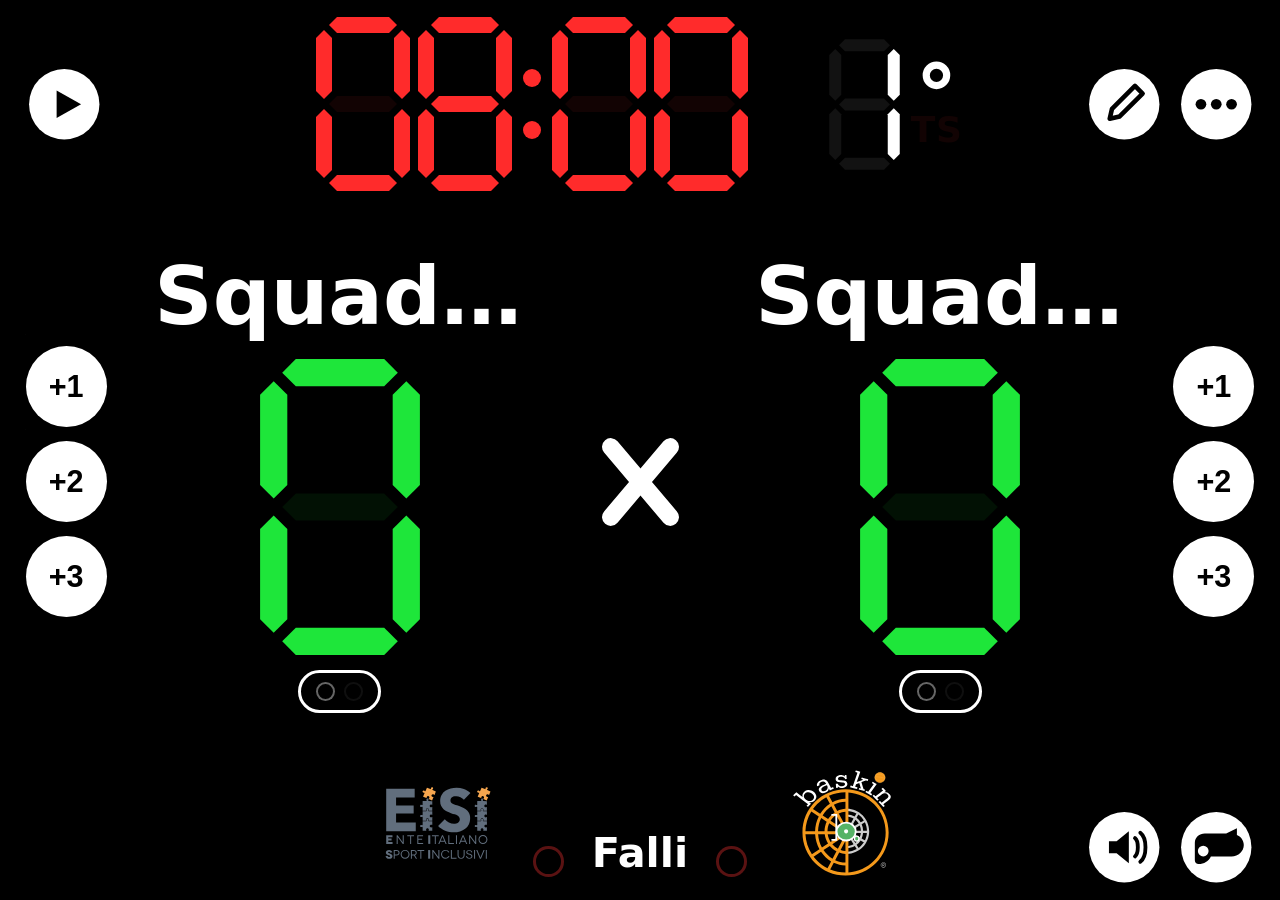
==== commit be1fe8af: "baskin-tabellone-v1.15.5" ====
--- a/pwa/index.html
+++ b/pwa/index.html
@@ -120,9 +120,11 @@
     <!-- ============ FALLI / BONUS ============ -->
     <footer class="fouls">
       <div class="fouls-head">
+        <img src="icons/logos/logo-eisi.svg" alt="" aria-hidden="true" class="brand-logo brand-logo-eisi" />
         <span class="bonus-dot left" id="bonusLeft" aria-label="Bonus Squadra 1"></span>
         <span class="fouls-label">Falli</span>
         <span class="bonus-dot right" id="bonusRight" aria-label="Bonus Squadra 2"></span>
+        <img src="icons/logos/logo-baskin.svg" alt="" aria-hidden="true" class="brand-logo brand-logo-baskin" />
       </div>
       <div class="fouls-body">
         <button class="foul-btn only-game" type="button" data-team="0" data-delta="1" aria-label="Aggiungi fallo Squadra 1">+</button>
@@ -204,12 +206,16 @@
       <h2>Informazioni</h2>
       <div class="about">
         <p class="about-title">Tabellone Baskin</p>
-        <p class="about-meta">Versione <span id="aboutVersion">1.14.1</span> — Daniele Lolli (UncleDan)</p>
+        <p class="about-meta">Versione <span id="aboutVersion">1.15.5</span> — Daniele Lolli (UncleDan)</p>
       </div>
       <!-- verdi: installazione / aggiornamenti / sorgenti -->
       <button class="sheet-item green" id="actInstall" type="button" hidden>Installa app</button>
       <button class="sheet-item green" id="actCheckUpdate" type="button">Verifica aggiornamenti</button>
       <a class="sheet-item sheet-link green" id="actRepo" href="https://github.com/UncleDan/baskin-tabellone" target="_blank" rel="noopener noreferrer">Codice sorgente su GitHub ↗</a>
+      <button class="sheet-item green" id="actAboutBaskin" type="button">Cosa è il Baskin</button>
+      <!-- solo nell'app Cast (visibili se presente window.CastBridge) -->
+      <button class="sheet-item green" id="actCastConnect" type="button" hidden>Indirizzo / QR per la TV</button>
+      <button class="sheet-item green" id="actCastRole" type="button" hidden>Ruolo dispositivo…</button>
       <!-- ambra: opzioni di visualizzazione/audio -->
       <button class="sheet-item amber" id="actWake" type="button">Schermo sempre acceso: <span id="wakeState">off</span></button>
       <button class="sheet-item amber" id="actScoreColor" type="button">Punti colore squadra: <span id="scoreColorState">off</span></button>
@@ -220,6 +226,19 @@
       <button class="sheet-item darkred" id="actQuit" type="button">Chiudi applicazione</button>
       <!-- sempre ultimo: chiude solo il menu -->
       <button class="sheet-close" id="moreClose" type="button">Chiudi menu</button>
+    </div>
+  </div>
+
+  <!-- ============ COSA È IL BASKIN ============ -->
+  <div class="sheet-backdrop" id="baskinInfoBackdrop" hidden>
+    <div class="sheet" role="dialog" aria-label="Cosa è il Baskin">
+      <h2>Cosa è il Baskin</h2>
+      <p class="sheet-text">Il Baskin è uno sport inclusivo per progettazione, nato in Italia nei primi anni duemila, che prevede per regolamento la partecipazione di atleti di entrambi i sessi con e senza disabilità. Il regolamento del Baskin è una proprietà intellettuale di <em>Associazione Baskin</em> ed i campionati in Italia sono organizzati da <em>EISI - Ente Italiano Sport Inclusivi</em>, Ente di Promozione Paralimpica riconosciuto dal <em>Comitato Italiano Paralimpico</em>.</p>
+      <div class="sheet-row">
+        <a class="sheet-item green" href="https://baskin.it" target="_blank" rel="noopener noreferrer">baskin.it ↗</a>
+        <a class="sheet-item green" href="https://eisi.it" target="_blank" rel="noopener noreferrer">eisi.it ↗</a>
+      </div>
+      <button class="sheet-close" id="baskinInfoClose" type="button">Chiudi</button>
     </div>
   </div>
 
--- a/pwa/css/styles.css
+++ b/pwa/css/styles.css
@@ -557,3 +557,63 @@
 @media (prefers-reduced-motion: reduce){
   .rotate-ico{ animation: none; }
 }
+
+/* =====================================================================
+   MODALITÀ SOLA VISUALIZZAZIONE (?display=1)
+   Mostra il tabellone come sul display/TV, senza alcun comando.
+   Si mantiene il layout del tabellone: i comandi diventano invisibili
+   (visibility) così punteggi, tempo, periodo restano nella stessa posizione.
+   ===================================================================== */
+body.display-only .clock-controls,
+body.display-only .topbar-actions,
+body.display-only .corner-actions,
+body.display-only .pts-btn,
+body.display-only .foul-btn{
+  visibility: hidden !important;
+}
+body.display-only #btnNext{ display: none !important; }
+
+/* elementi che restano visibili ma non interattivi */
+body.display-only #timer,
+body.display-only #period,
+body.display-only #name1,
+body.display-only #name2,
+body.display-only .timeouts,
+body.display-only #possLeft,
+body.display-only #possRight{
+  pointer-events: none !important;
+  cursor: default !important;
+}
+/* niente affordance di modifica (bordo tratteggiato) sul display */
+body.display-only .editable{ border-color: transparent !important; }
+/* i nomi sono di sola lettura */
+body.display-only #name1,
+body.display-only #name2{
+  -webkit-user-select: none; user-select: none;
+  background: transparent !important;
+}
+
+/* =====================================================================
+   LOGHI (marchio EISI / Baskin) affiancati al "bonus falli"
+   EISI a sinistra (positivo, colori naturali); Baskin a destra
+   (negativo, silhouette bianca). Bottom-aligned con la riga dei falli,
+   pieni (nessuna trasparenza), non interattivi.
+   ===================================================================== */
+.fouls-head{ align-items: flex-end; }   /* tutto allineato in basso, loghi inclusi */
+.brand-logo{
+  height: clamp(60px, 12vh, 123px);      /* +150% rispetto a prima */
+  width: auto;
+  display: block;
+  pointer-events: none;                  /* mai un ostacolo al tocco */
+  align-self: flex-end;                  /* base allineata alla riga falli */
+}
+/* EISI: versione trasparente, colori originali del logo */
+.brand-logo-eisi{ margin-right: clamp(4px, 1vw, 14px); }
+/* Baskin: versione negativa già pronta (nessun filtro applicato) */
+.brand-logo-baskin{ margin-left: clamp(4px, 1vw, 14px); }
+/* in modalità impostazioni i loghi si tolgono per non affollare i comandi di modifica */
+body.mode-edit .brand-logo{ display:none; }
+/* su schermi molto bassi (landscape stretto) i loghi si nascondono */
+@media (max-height: 340px){
+  .brand-logo{ display:none; }
+}
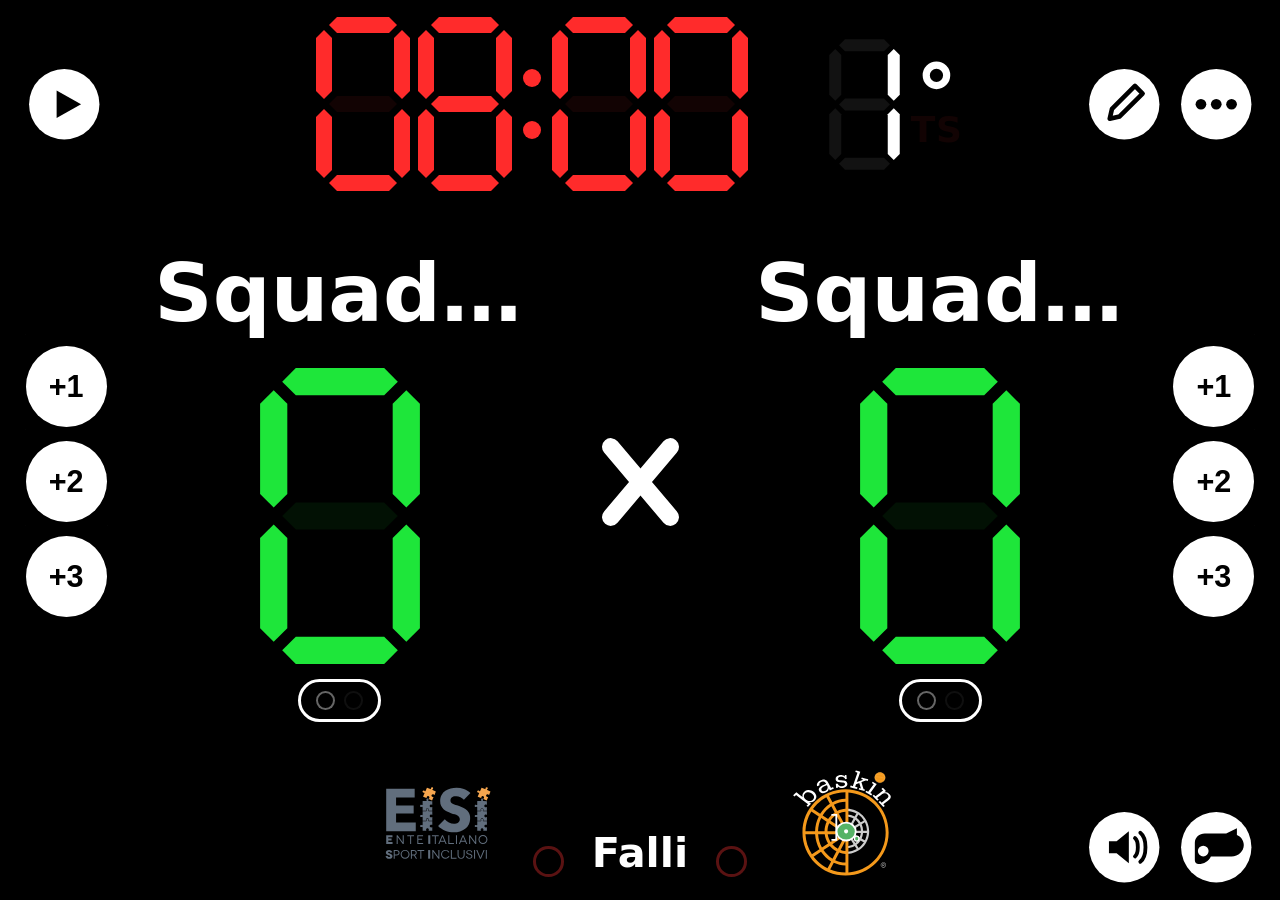
==== commit ccb6a464: "baskin-tabellone-v1.16.7" ====
--- a/pwa/index.html
+++ b/pwa/index.html
@@ -206,7 +206,7 @@
       <h2>Informazioni</h2>
       <div class="about">
         <p class="about-title">Tabellone Baskin</p>
-        <p class="about-meta">Versione <span id="aboutVersion">1.15.5</span> — Daniele Lolli (UncleDan)</p>
+        <p class="about-meta">Versione <span id="aboutVersion">1.16.7</span> — Daniele Lolli (UncleDan)</p>
       </div>
       <!-- verdi: installazione / aggiornamenti / sorgenti -->
       <button class="sheet-item green" id="actInstall" type="button" hidden>Installa app</button>
@@ -233,11 +233,12 @@
   <div class="sheet-backdrop" id="baskinInfoBackdrop" hidden>
     <div class="sheet" role="dialog" aria-label="Cosa è il Baskin">
       <h2>Cosa è il Baskin</h2>
-      <p class="sheet-text">Il Baskin è uno sport inclusivo per progettazione, nato in Italia nei primi anni duemila, che prevede per regolamento la partecipazione di atleti di entrambi i sessi con e senza disabilità. Il regolamento del Baskin è una proprietà intellettuale di <em>Associazione Baskin</em> ed i campionati in Italia sono organizzati da <em>EISI - Ente Italiano Sport Inclusivi</em>, Ente di Promozione Paralimpica riconosciuto dal <em>Comitato Italiano Paralimpico</em>.</p>
+      <p class="sheet-text">Il Baskin è uno sport fondato sul basket, inclusivo per progettazione, che prevede per regolamento la partecipazione simultanea degli atleti senza divisione in categorie grazie ad un sistema basato sui ruoli in campo: atleti di entrambi i sessi, con e senza disabilità, con disabilità fisiche e/o cognitive giocano insieme sullo stesso campo la stessa partita. Il regolamento del Baskin è una proprietà intellettuale di <em>Associazione Baskin</em> ed i campionati in Italia sono organizzati da <em>EISI - Ente Italiano Sport Inclusivi</em>, Ente di Promozione Paralimpica riconosciuto dal <em>Comitato Italiano Paralimpico</em>.</p>
       <div class="sheet-row">
         <a class="sheet-item green" href="https://baskin.it" target="_blank" rel="noopener noreferrer">baskin.it ↗</a>
         <a class="sheet-item green" href="https://eisi.it" target="_blank" rel="noopener noreferrer">eisi.it ↗</a>
       </div>
+      <p class="sheet-text disclaimer">I loghi «EISI» e «Baskin» sono marchi registrati rispettivamente da Ente Italiano Sport Inclusivi e Associazione Baskin.</p>
       <button class="sheet-close" id="baskinInfoClose" type="button">Chiudi</button>
     </div>
   </div>
@@ -247,14 +248,16 @@
     <div class="sheet" role="dialog" aria-label="Impostazioni partita">
       <h2>Impostazioni partita</h2>
 
-      <!-- Preset Baskin/Basket -->
-      <div class="sheet-row">
+      <!-- Modalità: Baskin / Basket FIBA / Personalizza -->
+      <div class="sheet-row sheet-row-3">
         <button class="sheet-item green" id="presetBaskin" type="button">Baskin</button>
         <button class="sheet-item green" id="presetBasket" type="button">Basket FIBA</button>
-      </div>
-
-      <!-- Sezione personalizzate -->
-      <h3 style="font-size: 0.9em; margin-top: 1em; color: #bdbdbd;">Personalizzate</h3>
+        <button class="sheet-item green" id="presetCustom" type="button">Personalizza</button>
+      </div>
+
+      <!-- Parametri di gara (modificabili solo in "Personalizza") -->
+      <h3 style="font-size: 0.9em; margin-top: 1em; color: #bdbdbd;">Parametri di gara</h3>
+      <div id="disciplineFields">
 
       <label class="field">
         <span>Durata periodo (minuti)</span>
@@ -304,6 +307,8 @@
         <span>Sirena automatica a fine tempo</span>
         <input type="checkbox" id="cfgAutoHorn" />
       </label>
+
+      </div><!-- /disciplineFields -->
 
       <h3 style="font-size: 0.9em; margin-top: 1em; color: #bdbdbd;">Streaming BaskinCam</h3>
       <label class="field switch">
--- a/pwa/css/styles.css
+++ b/pwa/css/styles.css
@@ -12,7 +12,7 @@
   --dimseg: 0.07;     /* opacità dei segmenti spenti del display LED */
   --dash: #ffffff;    /* bordo tratteggiato in modalità impostazioni */
   --bonus-off:#5a1212; /* freccia bonus spenta */
-  --gap: clamp(6px, 1.2vw, 18px);
+--gap: 6px; --gap: clamp(6px, 1.2vw, 18px);
   --radius: 16px;
   font-size: 16px;
 }
@@ -42,8 +42,8 @@
   height: 100vh;
   display: flex;
   flex-direction: column;
-  padding: clamp(8px, 1.6vh, 22px) clamp(10px, 2vw, 34px);
-  gap: clamp(4px, 1vh, 14px);
+padding: 8px 10px; padding: clamp(8px, 1.6vh, 22px) clamp(10px, 2vw, 34px);
+gap: 4px; gap: clamp(4px, 1vh, 14px);
 }
 
 /* =====================================================================
@@ -60,15 +60,15 @@
 .topbar-actions{ justify-self: end; display:flex; align-items:center; gap: var(--gap); }
 /* timer + periodo come gruppo centrale; il periodo è vicino al crono
    (circa 0,75 della larghezza di una cifra ≈ 0,42 della sua altezza) */
-.clock-period{ justify-self: center; display:flex; align-items:center; gap: clamp(30px, 8vh, 84px); }
+.clock-period{ justify-self: center; display:flex; align-items:center;gap: 30px; gap: clamp(30px, 8vh, 84px); }
 
 #btnNext{ display:none; }
 body.mode-game.end-of-period #btnNext{ display:grid; }
 
 .icon-btn{
   flex: 0 0 auto;
-  width: clamp(46px, 8.5vh, 96px);
-  height: clamp(46px, 8.5vh, 96px);
+width: 46px; width: clamp(46px, 8.5vh, 96px);
+height: 46px; height: clamp(46px, 8.5vh, 96px);
   padding: 0; margin: 0; border: 0; background: transparent;
   cursor: pointer;
   display: grid; place-items: center;
@@ -89,13 +89,13 @@
 .period{
   display: flex;
   align-items: center;
-  gap: clamp(4px, 1vh, 12px);
+gap: 4px; gap: clamp(4px, 1vh, 12px);
   padding: .05em .25em;
   line-height: 1;
 }
 .period-num{ color: #fff; display:flex; }
 /* la cifra del periodo è alta il 75% di quella del cronometro */
-.period-num .seg-digit{ height: clamp(57px, 15vh, 155px); }
+.period-num .seg-digit{height: 57px; height: clamp(57px, 15vh, 155px); }
 .period-num .seg{ fill: currentColor; }
 .period-num .seg.off{ opacity: var(--dimseg); }
 
@@ -104,12 +104,12 @@
   flex-direction: column;
   align-items: center;
   justify-content: center;
-  gap: clamp(3px, 0.8vh, 9px);
-}
-.ind-deg{ height: clamp(18px, 5vh, 48px); width:auto; color:#fff; opacity: var(--dimseg); }
+gap: 3px; gap: clamp(3px, 0.8vh, 9px);
+}
+.ind-deg{height: 18px; height: clamp(18px, 5vh, 48px); width:auto; color:#fff; opacity: var(--dimseg); }
 .ind-ts{
   font-weight: 900;
-  font-size: clamp(14px, 4vh, 40px);
+font-size: 14px; font-size: clamp(14px, 4vh, 40px);
   letter-spacing: .02em;
   color: var(--red);
   opacity: var(--dimseg);
@@ -133,17 +133,17 @@
 .side-buttons{
   display: flex;
   flex-direction: column;
-  gap: clamp(6px, 1.6vh, 20px);
+gap: 6px; gap: clamp(6px, 1.6vh, 20px);
 }
 .pts-btn{
-  width: clamp(48px, 9vh, 104px);
-  height: clamp(48px, 9vh, 104px);
+width: 48px; width: clamp(48px, 9vh, 104px);
+height: 48px; height: clamp(48px, 9vh, 104px);
   border-radius: 50%;
   border: 0;
   background: var(--white);
   color: #000;
   font-weight: 800;
-  font-size: clamp(18px, 3.4vh, 40px);
+font-size: 18px; font-size: clamp(18px, 3.4vh, 40px);
   cursor: pointer;
   transition: transform .05s ease, background .1s ease;
 }
@@ -158,14 +158,14 @@
   align-items: center;
   justify-content: center;
   min-width: 0;
-  gap: clamp(4px, 1.2vh, 16px);
+gap: 4px; gap: clamp(4px, 1.2vh, 16px);
 }
 .team-name{
   font-weight: 800;
-  font-size: clamp(33px, 9vh, 96px);
-  line-height: 1.05;
+font-size: 33px; font-size: clamp(33px, 9vh, 96px);
+  line-height: 1.2;
   text-align: center;
-  padding: .05em .4em;
+  padding: .05em .4em .12em;
   max-width: 100%;
   white-space: nowrap;
   overflow: hidden;
@@ -176,32 +176,32 @@
 .score{ color: var(--green); }
 /* alone bianco per punteggi con colore scuro (leggibilità su fondo nero) */
 .score.outline-svg{ filter: drop-shadow(0 0 1.5px #fff) drop-shadow(0 0 1.5px #fff); }
-.score .seg-digit{ height: clamp(96px, 34vh, 340px); }
+.score .seg-digit{height: 96px; height: clamp(96px, 34vh, 340px); }
 .foul-num{ color: var(--yellow); }
-.foul-num .seg-digit{ height: clamp(40px, 12vh, 120px); }
+.foul-num .seg-digit{height: 40px; height: clamp(40px, 12vh, 120px); }
 .timer{ color: var(--red); display:flex; align-items:center; }
-.timer .seg-digit{ height: clamp(76px, 20vh, 207px); }
+.timer .seg-digit{height: 76px; height: clamp(76px, 20vh, 207px); }
 
 .score, .foul-num, .timer{ display:flex; align-items:center; justify-content:center; gap:.12em; }
 .seg-digit{ display:block; width:auto; }
 .seg-digit .seg{ fill: currentColor; }
 .seg-digit .seg.off{ opacity: var(--dimseg); }
-.seg-colon{ height: clamp(76px, 20vh, 207px); width:auto; color: var(--red); }
+.seg-colon{height: 76px; height: clamp(76px, 20vh, 207px); width:auto; color: var(--red); }
 .seg-colon .dot{ fill: currentColor; }
 
 /* timeout */
 .timeouts{
   display: inline-flex;
   align-items: center;
-  gap: clamp(5px, 1.1vh, 12px);
+gap: 5px; gap: clamp(5px, 1.1vh, 12px);
   border: 3px solid var(--white);
   border-radius: 999px;
-  padding: clamp(4px,1vh,9px) clamp(8px,1.6vh,16px);
+padding: 4px 8px; padding: clamp(4px,1vh,9px) clamp(8px,1.6vh,16px);
   cursor: pointer;
 }
 .to-dot{
-  width: clamp(10px, 2.1vh, 22px);
-  height: clamp(10px, 2.1vh, 22px);
+width: 10px; width: clamp(10px, 2.1vh, 22px);
+height: 10px; height: clamp(10px, 2.1vh, 22px);
   border-radius: 50%;
   background: transparent;
   box-shadow: inset 0 0 0 2px rgba(255,255,255,.4);  /* spento: anello tenue */
@@ -219,7 +219,7 @@
 
 /* X centrale */
 .vs{ display:grid; place-items:center; }
-.vs svg{ height: clamp(60px, 18vh, 170px); width:auto; }
+.vs svg{height: 60px; height: clamp(60px, 18vh, 170px); width:auto; }
 
 /* =====================================================================
    FALLI / BONUS
@@ -229,15 +229,15 @@
   display: flex;
   flex-direction: column;
   align-items: center;
-  gap: clamp(2px, .8vh, 10px);
-  padding-bottom: clamp(2px,1vh,12px);
-}
-.fouls-head{ display:flex; align-items:center; gap: clamp(10px,2.4vw,28px); }
-.fouls-label{ font-weight: 800; font-size: clamp(20px, 4.6vh, 46px); }
+gap: 2px; gap: clamp(2px, .8vh, 10px);
+padding-bottom: 2px; padding-bottom: clamp(2px,1vh,12px);
+}
+.fouls-head{ display:flex; align-items:center;gap: 10px; gap: clamp(10px,2.4vw,28px); }
+.fouls-label{ font-weight: 800;font-size: 20px; font-size: clamp(20px, 4.6vh, 46px); }
 /* bonus a pallini (uno per squadra): spento = anello tenue, acceso = rosso pieno */
 .bonus-dot{
-  width: clamp(16px, 3.4vh, 34px);
-  height: clamp(16px, 3.4vh, 34px);
+width: 16px; width: clamp(16px, 3.4vh, 34px);
+height: 16px; height: clamp(16px, 3.4vh, 34px);
   border-radius: 50%;
   background: transparent;
   box-shadow: inset 0 0 0 3px var(--bonus-off);
@@ -264,14 +264,14 @@
   display: flex;
   align-items: center;
   justify-content: center;
-  gap: clamp(10px, 2.4vw, 28px);
-  padding-top: clamp(2px, .8vh, 10px);
+gap: 10px; gap: clamp(10px, 2.4vw, 28px);
+padding-top: 2px; padding-top: clamp(2px, .8vh, 10px);
 }
 .possession[hidden]{ display:none; }
-.poss-label{ font-weight: 800; font-size: clamp(15px, 3.4vh, 32px); letter-spacing:.02em; }
+.poss-label{ font-weight: 800;font-size: 15px; font-size: clamp(15px, 3.4vh, 32px); letter-spacing:.02em; }
 .poss-arrow{
   color: var(--bonus-off);
-  font-size: clamp(20px, 4.6vh, 44px);
+font-size: 20px; font-size: clamp(20px, 4.6vh, 44px);
   line-height: 1;
   cursor: pointer;
   user-select: none;
@@ -279,38 +279,38 @@
 }
 .poss-arrow.active{ color: var(--green); text-shadow: 0 0 10px rgba(30,230,58,.7); }
 
-.fouls-body{ display:flex; align-items:center; gap: clamp(8px,1.8vw,22px); }
+.fouls-body{ display:flex; align-items:center;gap: 8px; gap: clamp(8px,1.8vw,22px); }
 /* contatori e tasti falli visibili solo col conteggio falli attivo */
 body:not(.manual-fouls) .fouls-body{ display:none; }
 .foul-btn{
-  width: clamp(40px, 7.5vh, 84px);
-  height: clamp(40px, 7.5vh, 84px);
+width: 40px; width: clamp(40px, 7.5vh, 84px);
+height: 40px; height: clamp(40px, 7.5vh, 84px);
   border-radius: 50%;
   border: 0;
   background: var(--white);
   color: #000;
   font-weight: 800;
-  font-size: clamp(20px, 3.6vh, 44px);
+font-size: 20px; font-size: clamp(20px, 3.6vh, 44px);
   line-height: 1;
   cursor: pointer;
   transition: transform .05s ease;
 }
 .foul-btn:active{ transform: scale(.9); }
-.foul-x svg{ height: clamp(34px, 8vh, 78px); width:auto; }
+.foul-x svg{height: 34px; height: clamp(34px, 8vh, 78px); width:auto; }
 
 /* =====================================================================
    AZIONI ANGOLO (sirena / muto)
    ===================================================================== */
 .corner-actions{
   position: absolute;
-  right: clamp(10px, 2vw, 34px);
-  bottom: clamp(8px, 1.6vh, 22px);
+right: 10px; right: clamp(10px, 2vw, 34px);
+bottom: 8px; bottom: clamp(8px, 1.6vh, 22px);
   display: flex;
   gap: var(--gap);
 }
 .corner-actions.left{
   right: auto;
-  left: clamp(10px, 2vw, 34px);
+left: 10px; left: clamp(10px, 2vw, 34px);
 }
 /* pulsante pericoloso (reset) */
 .icon-btn.danger circle{ fill:#ff5a5a; }
@@ -332,7 +332,7 @@
   display: none;
   font: inherit;
   font-weight: 800;
-  font-size: clamp(33px, 9vh, 96px);
+font-size: 33px; font-size: clamp(33px, 9vh, 96px);
   text-align: center;
   background: transparent;
   color: var(--white);
@@ -355,13 +355,13 @@
   display: none;
   justify-content: center;
   flex-wrap: wrap;
-  gap: clamp(6px, 1.4vh, 12px);
-  margin-top: clamp(6px, 1.2vh, 14px);
+gap: 6px; gap: clamp(6px, 1.4vh, 12px);
+margin-top: 6px; margin-top: clamp(6px, 1.2vh, 14px);
 }
 body.mode-edit .color-row{ display: flex; }
 .swatch{
-  width: clamp(26px, 4.4vh, 40px);
-  height: clamp(26px, 4.4vh, 40px);
+width: 26px; width: clamp(26px, 4.4vh, 40px);
+height: 26px; height: clamp(26px, 4.4vh, 40px);
   padding: 0;
   border-radius: 50%;
   border: 2px solid rgba(255,255,255,.45);
@@ -383,7 +383,7 @@
    FOGLI MODALI (menu, impostazioni, editor tempo)
    ===================================================================== */
 .sheet-backdrop{
-  position: fixed; inset:0;
+  position: fixed; top:0; right:0; bottom:0; left:0;
   background: rgba(0,0,0,.72);
   display: grid; place-items: center;
   z-index: 50;
@@ -394,7 +394,7 @@
   background:#141414;
   border:1px solid #2c2c2c;
   border-radius: 18px;
-  width: min(480px, 94vw);
+  width: 480px; max-width: 94vw;
   max-height: 92vh;
   overflow:auto;
   padding: 20px;
@@ -447,7 +447,7 @@
   pointer-events:none;
 }
 .rotor{
-  width: clamp(64px, 16vw, 96px);
+width: 64px; width: clamp(64px, 16vw, 96px);
   height: 132px;                 /* 3 slot da 44px */
   overflow-y: scroll;
   scroll-snap-type: y mandatory;
@@ -459,7 +459,7 @@
   overscroll-behavior: contain;
   touch-action: pan-y;
 }
-.rotor.wide{ width: clamp(96px, 26vw, 150px); }
+.rotor.wide{width: 96px; width: clamp(96px, 26vw, 150px); }
 .rotor::-webkit-scrollbar{ display:none; }
 .rotor-item{
   height:44px;
@@ -490,7 +490,7 @@
 @media (orientation: portrait) and (max-width: 560px){
   .board::after{
     content: "Ruota il dispositivo in orizzontale per la vista completa";
-    position: absolute; inset: auto 8px 8px; text-align:center;
+    position: absolute; top:auto; right:8px; bottom:8px; left:8px; text-align:center;
     color:#888; font-size:13px;
   }
 }
@@ -504,12 +504,12 @@
   #rotateNotice{
     display: flex;
     position: fixed;
-    inset: 0;
+    top:0; right:0; bottom:0; left:0;
     z-index: 9999;                 /* sopra fogli modali e toast */
     flex-direction: column;
     align-items: center;
     justify-content: center;
-    gap: clamp(14px, 3vh, 26px);
+gap: 14px; gap: clamp(14px, 3vh, 26px);
     background: #000;
     color: #fff;
     text-align: center;
@@ -522,7 +522,7 @@
 }
 
 .rotate-ico{
-  width: clamp(110px, 38vw, 200px);
+width: 110px; width: clamp(110px, 38vw, 200px);
   height: auto;
   animation: rotateHint 2.4s ease-in-out infinite;
   transform-origin: 50% 50%;
@@ -534,18 +534,18 @@
 .rotate-title{
   margin: 0;
   font-weight: 800;
-  font-size: clamp(22px, 6vw, 34px);
+font-size: 22px; font-size: clamp(22px, 6vw, 34px);
 }
 .rotate-sub{
   margin: 0;
   font-weight: 600;
   color: #bdbdbd;
-  font-size: clamp(14px, 4vw, 19px);
+font-size: 14px; font-size: clamp(14px, 4vw, 19px);
 }
 .rotate-install{
-  margin-top: clamp(8px, 2vh, 18px);
-  padding: clamp(10px,2.4vh,16px) clamp(20px,6vw,34px);
-  font-size: clamp(15px, 4.4vw, 20px);
+margin-top: 8px; margin-top: clamp(8px, 2vh, 18px);
+padding: 10px 20px; padding: clamp(10px,2.4vh,16px) clamp(20px,6vw,34px);
+font-size: 15px; font-size: clamp(15px, 4.4vw, 20px);
   font-weight: 800;
   color: #fff;
   background: #2e9e4f;
@@ -601,19 +601,78 @@
    ===================================================================== */
 .fouls-head{ align-items: flex-end; }   /* tutto allineato in basso, loghi inclusi */
 .brand-logo{
-  height: clamp(60px, 12vh, 123px);      /* +150% rispetto a prima */
+height: 60px; height: clamp(60px, 12vh, 123px);      /* +150% rispetto a prima */
   width: auto;
   display: block;
   pointer-events: none;                  /* mai un ostacolo al tocco */
   align-self: flex-end;                  /* base allineata alla riga falli */
 }
 /* EISI: versione trasparente, colori originali del logo */
-.brand-logo-eisi{ margin-right: clamp(4px, 1vw, 14px); }
+.brand-logo-eisi{margin-right: 4px; margin-right: clamp(4px, 1vw, 14px); }
 /* Baskin: versione negativa già pronta (nessun filtro applicato) */
-.brand-logo-baskin{ margin-left: clamp(4px, 1vw, 14px); }
+.brand-logo-baskin{margin-left: 4px; margin-left: clamp(4px, 1vw, 14px); }
 /* in modalità impostazioni i loghi si tolgono per non affollare i comandi di modifica */
 body.mode-edit .brand-logo{ display:none; }
 /* su schermi molto bassi (landscape stretto) i loghi si nascondono */
 @media (max-height: 340px){
   .brand-logo{ display:none; }
 }
+
+/* =====================================================================
+   LOGHI: visibilità e impostazioni (modalità Baskin/FIBA/Personalizza)
+   ===================================================================== */
+/* i loghi si nascondono quando non sono ammessi (governato dal JS: solo
+   con DEFAULT_SHOW_LOGOS true e preset Baskin) */
+body.hide-logos .brand-logo{ display: none !important; }
+
+/* i tre pulsanti modalità stanno su una riga (con wrap se serve) */
+.sheet-row-3 > *{ flex: 1 1 92px; }
+/* pulsante modalità attivo */
+.sheet-item.is-active{
+  outline: 3px solid #fff;
+  outline-offset: -3px;
+  filter: brightness(1.05);
+}
+/* campi di gara bloccati (modalità Baskin/FIBA): visibili ma non modificabili */
+#disciplineFields.fields-locked{ opacity: .55; }
+#disciplineFields.fields-locked .field{ cursor: default; }
+
+/* disclaimer marchi nel pannello "Cosa è il Baskin" */
+.sheet-text.disclaimer{
+  font-size: 0.82em;
+  color: #9a9a9a;
+  margin-top: 0.6em;
+}
+
+/* =====================================================================
+   FALLBACK SPAZIATURA FLEX (compatibilità motori senza gap nei flexbox:
+   Chrome < 84, System WebView su Android 8/9).
+   Attivo SOLO quando app.js rileva la mancanza del supporto e aggiunge
+   body.no-flex-gap. I browser moderni non sono influenzati.
+   Tecnica "lobotomized owl": margine su ogni figlio tranne il primo.
+   ===================================================================== */
+/* --- contenitori in riga (margin-left) --- */
+body.no-flex-gap .clock-controls > * + *,
+body.no-flex-gap .topbar-actions > * + *,
+body.no-flex-gap .corner-actions  > * + *{ margin-left: var(--gap); }
+body.no-flex-gap .clock-period > * + *{ margin-left: 30px; }
+body.no-flex-gap .period       > * + *{ margin-left: 4px; }
+body.no-flex-gap .score        > * + *,
+body.no-flex-gap .foul-num     > * + *,
+body.no-flex-gap .timer        > * + *{ margin-left: .12em; }
+body.no-flex-gap .timeouts     > * + *{ margin-left: 5px; }
+body.no-flex-gap .fouls-head   > * + *,
+body.no-flex-gap .possession   > * + *,
+body.no-flex-gap .sheet-row    > * + *{ margin-left: 10px; }
+body.no-flex-gap .fouls-body   > * + *{ margin-left: 8px; }
+body.no-flex-gap .field        > * + *{ margin-left: 12px; }
+body.no-flex-gap .rotors       > * + *{ margin-left: 14px; }
+/* --- contenitori in colonna (margin-top) --- */
+body.no-flex-gap .board        > * + *,
+body.no-flex-gap .team         > * + *{ margin-top: 4px; }
+body.no-flex-gap .period-ind   > * + *{ margin-top: 3px; }
+body.no-flex-gap .side-buttons > * + *,
+body.no-flex-gap .rotor-wrap   > * + *{ margin-top: 6px; }
+body.no-flex-gap .fouls        > * + *{ margin-top: 2px; }
+body.no-flex-gap .sheet        > * + *{ margin-top: 12px; }
+body.no-flex-gap #rotateNotice > * + *{ margin-top: 14px; }
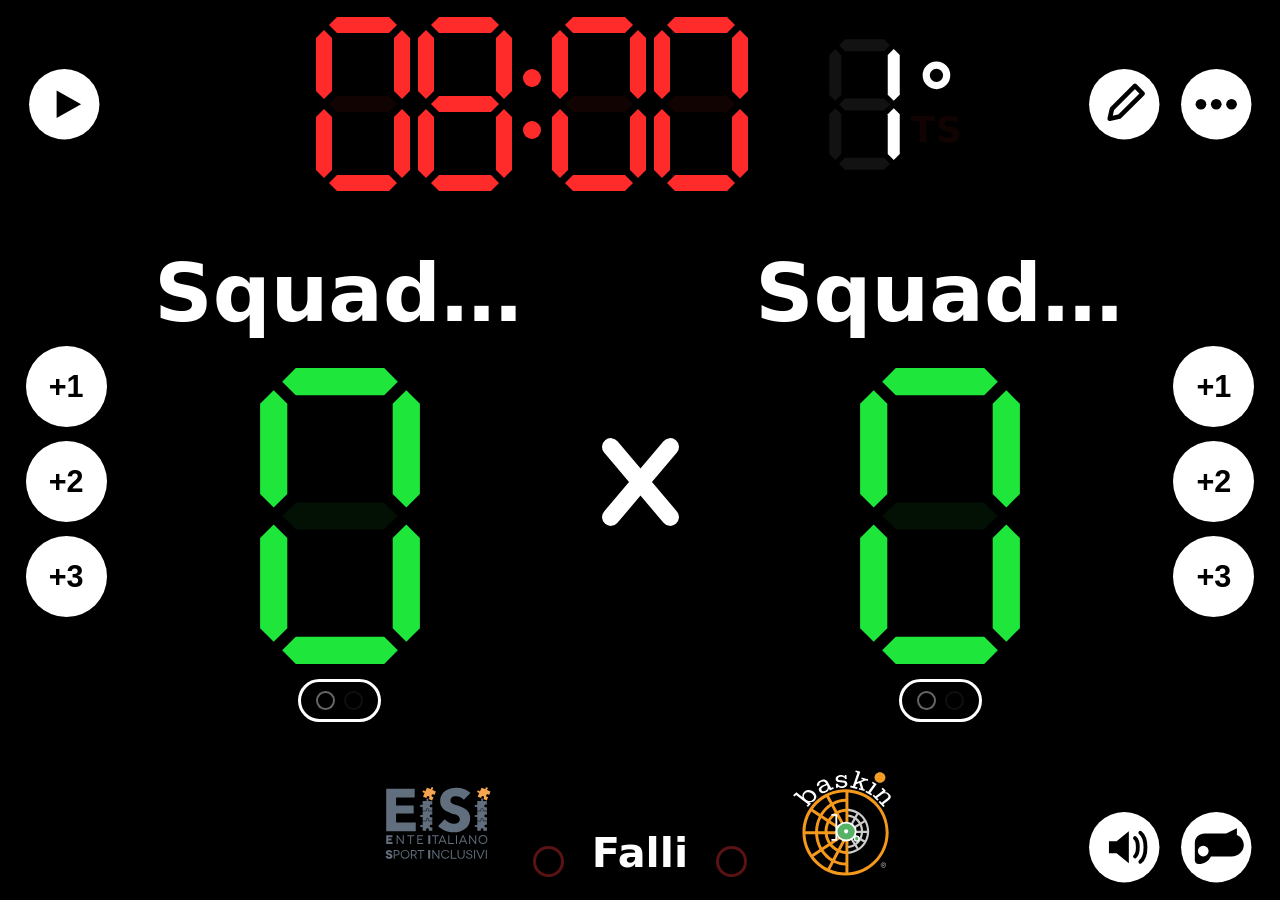
==== commit 4e905f34: "baskin-tabellone-v1.17.1" ====
--- a/pwa/index.html
+++ b/pwa/index.html
@@ -206,13 +206,14 @@
       <h2>Informazioni</h2>
       <div class="about">
         <p class="about-title">Tabellone Baskin</p>
-        <p class="about-meta">Versione <span id="aboutVersion">1.16.7</span> — Daniele Lolli (UncleDan)</p>
-      </div>
-      <!-- verdi: installazione / aggiornamenti / sorgenti -->
+        <p class="about-meta">Versione <span id="aboutVersion">1.17.1</span> — Daniele Lolli (UncleDan)</p>
+      </div>
+      <!-- verdi: installazione / info / sorgenti / segnalazioni / aggiornamenti -->
       <button class="sheet-item green" id="actInstall" type="button" hidden>Installa app</button>
+      <button class="sheet-item green" id="actAboutBaskin" type="button">Cosa è il Baskin</button>
+      <a class="sheet-item sheet-link green" id="actRepo" href="https://github.com/UncleDan/baskin-tabellone" target="_blank" rel="noopener noreferrer">Codice sorgente su GitHub ↗</a>
+      <a class="sheet-item sheet-link green" id="actIssues" href="https://github.com/UncleDan/baskin-tabellone/issues" target="_blank" rel="noopener noreferrer">Segnalazioni ↗</a>
       <button class="sheet-item green" id="actCheckUpdate" type="button">Verifica aggiornamenti</button>
-      <a class="sheet-item sheet-link green" id="actRepo" href="https://github.com/UncleDan/baskin-tabellone" target="_blank" rel="noopener noreferrer">Codice sorgente su GitHub ↗</a>
-      <button class="sheet-item green" id="actAboutBaskin" type="button">Cosa è il Baskin</button>
       <!-- solo nell'app Cast (visibili se presente window.CastBridge) -->
       <button class="sheet-item green" id="actCastConnect" type="button" hidden>Indirizzo / QR per la TV</button>
       <button class="sheet-item green" id="actCastRole" type="button" hidden>Ruolo dispositivo…</button>
@@ -235,8 +236,8 @@
       <h2>Cosa è il Baskin</h2>
       <p class="sheet-text">Il Baskin è uno sport fondato sul basket, inclusivo per progettazione, che prevede per regolamento la partecipazione simultanea degli atleti senza divisione in categorie grazie ad un sistema basato sui ruoli in campo: atleti di entrambi i sessi, con e senza disabilità, con disabilità fisiche e/o cognitive giocano insieme sullo stesso campo la stessa partita. Il regolamento del Baskin è una proprietà intellettuale di <em>Associazione Baskin</em> ed i campionati in Italia sono organizzati da <em>EISI - Ente Italiano Sport Inclusivi</em>, Ente di Promozione Paralimpica riconosciuto dal <em>Comitato Italiano Paralimpico</em>.</p>
       <div class="sheet-row">
+        <a class="sheet-item green" href="https://eisi.it" target="_blank" rel="noopener noreferrer">eisi.it ↗</a>
         <a class="sheet-item green" href="https://baskin.it" target="_blank" rel="noopener noreferrer">baskin.it ↗</a>
-        <a class="sheet-item green" href="https://eisi.it" target="_blank" rel="noopener noreferrer">eisi.it ↗</a>
       </div>
       <p class="sheet-text disclaimer">I loghi «EISI» e «Baskin» sono marchi registrati rispettivamente da Ente Italiano Sport Inclusivi e Associazione Baskin.</p>
       <button class="sheet-close" id="baskinInfoClose" type="button">Chiudi</button>
@@ -248,10 +249,9 @@
     <div class="sheet" role="dialog" aria-label="Impostazioni partita">
       <h2>Impostazioni partita</h2>
 
-      <!-- Modalità: Baskin / Basket FIBA / Personalizza -->
-      <div class="sheet-row sheet-row-3">
+      <!-- Modalità: Baskin / Personalizza -->
+      <div class="sheet-row sheet-row-2">
         <button class="sheet-item green" id="presetBaskin" type="button">Baskin</button>
-        <button class="sheet-item green" id="presetBasket" type="button">Basket FIBA</button>
         <button class="sheet-item green" id="presetCustom" type="button">Personalizza</button>
       </div>
 
@@ -278,6 +278,13 @@
       <label class="field">
         <span>Timeout per supplementare</span>
         <input type="number" id="cfgTimeoutsOt" min="0" max="9" inputmode="numeric" />
+      </label>
+      <label class="field">
+        <span>Logica timeout</span>
+        <select id="cfgTimeoutMode">
+          <option value="baskin">Baskin (riporto all'indietro)</option>
+          <option value="basket">Basket (monte per tempo)</option>
+        </select>
       </label>
       <label class="field">
         <span>Modalità bonus</span>
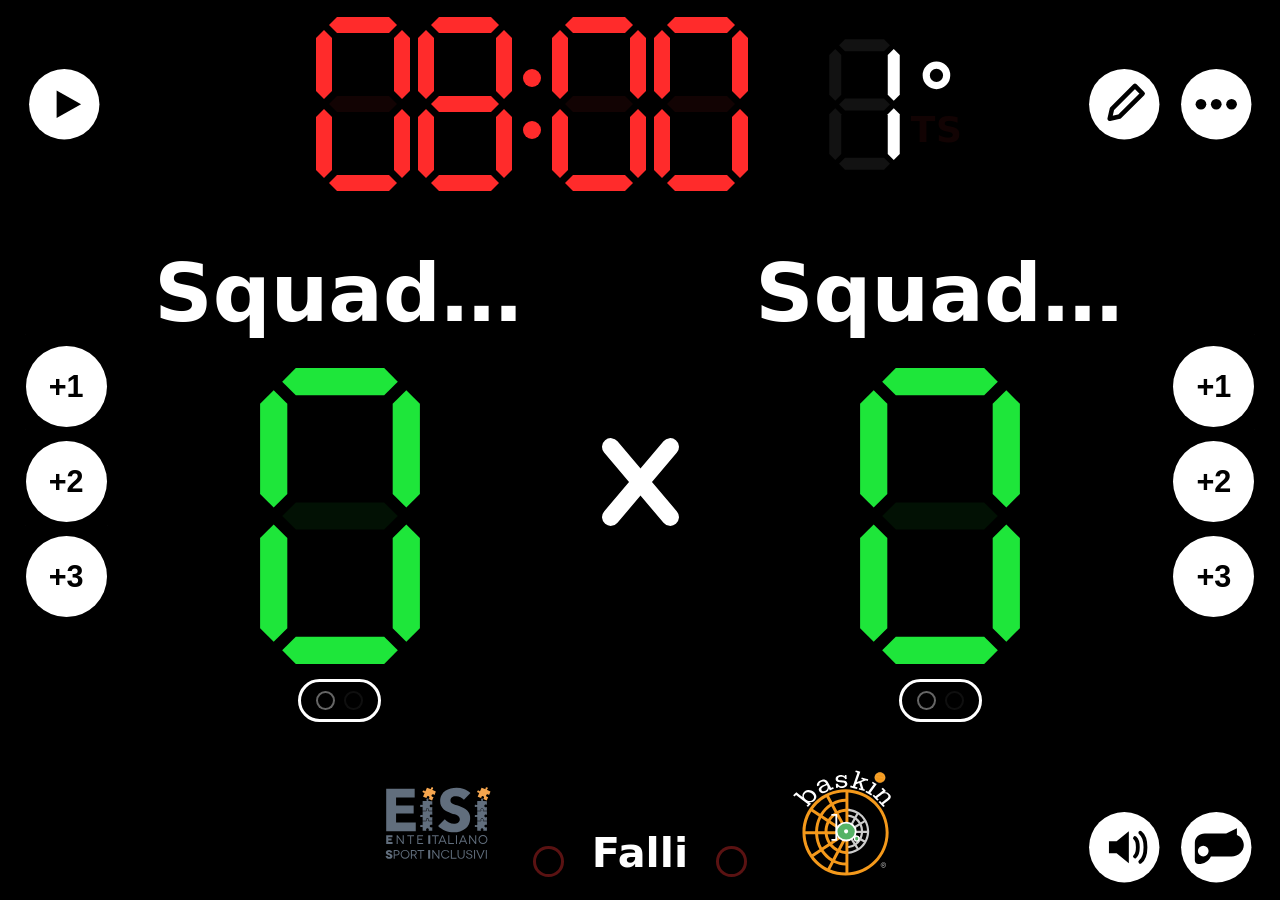
==== commit 7d390768: "baskin-tabellone-v1.17.4" ====
--- a/pwa/index.html
+++ b/pwa/index.html
@@ -206,7 +206,7 @@
       <h2>Informazioni</h2>
       <div class="about">
         <p class="about-title">Tabellone Baskin</p>
-        <p class="about-meta">Versione <span id="aboutVersion">1.17.1</span> — Daniele Lolli (UncleDan)</p>
+        <p class="about-meta">Versione <span id="aboutVersion">1.17.4</span> — Daniele Lolli (UncleDan)</p>
       </div>
       <!-- verdi: installazione / info / sorgenti / segnalazioni / aggiornamenti -->
       <button class="sheet-item green" id="actInstall" type="button" hidden>Installa app</button>
--- a/pwa/css/styles.css
+++ b/pwa/css/styles.css
@@ -56,11 +56,14 @@
   gap: var(--gap);
   min-height: 0;
 }
-.clock-controls{ justify-self: start; display:flex; align-items:center; gap: var(--gap); }
+.clock-controls{ justify-self: start; display:flex; align-items:center; }
+.clock-controls > * + *{ margin-left: 6px; margin-left: clamp(6px, 1.2vw, 18px); }
 .topbar-actions{ justify-self: end; display:flex; align-items:center; gap: var(--gap); }
 /* timer + periodo come gruppo centrale; il periodo è vicino al crono
-   (circa 0,75 della larghezza di una cifra ≈ 0,42 della sua altezza) */
-.clock-period{ justify-self: center; display:flex; align-items:center;gap: 30px; gap: clamp(30px, 8vh, 84px); }
+   (circa 0,75 della larghezza di una cifra ≈ 0,42 della sua altezza).
+   2 figli fissi: margine sul secondo invece di "gap" (più affidabile). */
+.clock-period{ justify-self: center; display:flex; align-items:center; }
+.timer + .period{ margin-left: 30px; margin-left: clamp(30px, 8vh, 84px); }
 
 #btnNext{ display:none; }
 body.mode-game.end-of-period #btnNext{ display:grid; }
@@ -85,15 +88,18 @@
 /* in modalità impostazioni il play è presente ma bloccato */
 body.mode-edit #btnPlay{ opacity:.35; pointer-events:none; }
 
-/* periodo: cifra a LED bianca + spie ° (sopra) / TS (sotto) */
+/* periodo: cifra a LED bianca + spie ° (sopra) / TS (sotto).
+   Spaziatura tramite margine sul secondo figlio (non "gap"): questo elemento
+   ha sempre esattamente 2 figli fissi, quindi il margine è più affidabile
+   del fallback JS su flex-gap e funziona identico su ogni browser. */
 .period{
   display: flex;
   align-items: center;
-gap: 4px; gap: clamp(4px, 1vh, 12px);
   padding: .05em .25em;
   line-height: 1;
 }
 .period-num{ color: #fff; display:flex; }
+.period-num + .period-ind{ margin-left: 4px; margin-left: clamp(4px, 1vh, 12px); }
 /* la cifra del periodo è alta il 75% di quella del cronometro */
 .period-num .seg-digit{height: 57px; height: clamp(57px, 15vh, 155px); }
 .period-num .seg{ fill: currentColor; }
@@ -104,9 +110,9 @@
   flex-direction: column;
   align-items: center;
   justify-content: center;
-gap: 3px; gap: clamp(3px, 0.8vh, 9px);
 }
 .ind-deg{height: 18px; height: clamp(18px, 5vh, 48px); width:auto; color:#fff; opacity: var(--dimseg); }
+.ind-deg + .ind-ts{ margin-top: 3px; margin-top: clamp(3px, 0.8vh, 9px); }
 .ind-ts{
   font-weight: 900;
 font-size: 14px; font-size: clamp(14px, 4vh, 40px);
@@ -232,7 +238,18 @@
 gap: 2px; gap: clamp(2px, .8vh, 10px);
 padding-bottom: 2px; padding-bottom: clamp(2px,1vh,12px);
 }
-.fouls-head{ display:flex; align-items:center;gap: 10px; gap: clamp(10px,2.4vw,28px); }
+/* 5 figli fissi sempre visibili insieme (logo, bonus, etichetta, bonus, logo).
+   I loghi hanno già un proprio margine (.brand-logo-eisi/.brand-logo-baskin):
+   qui si aggiunge margine SOLO agli elementi centrali, così si somma al
+   margine dei loghi invece di sovrascriverlo (stessa proprietà, stesso
+   elemento -> l'ultima dichiarazione vincerebbe, non si sommerebbe). */
+.fouls-head{ display:flex; align-items:center; }
+.fouls-head > .bonus-dot.left,
+.fouls-head > .fouls-label{ margin-left: 10px; margin-left: clamp(10px,2.4vw,28px); }
+.fouls-head > .bonus-dot.right{
+  margin-left: 10px; margin-left: clamp(10px,2.4vw,28px);
+  margin-right: 10px; margin-right: clamp(10px,2.4vw,28px);
+}
 .fouls-label{ font-weight: 800;font-size: 20px; font-size: clamp(20px, 4.6vh, 46px); }
 /* bonus a pallini (uno per squadra): spento = anello tenue, acceso = rosso pieno */
 .bonus-dot{
@@ -258,15 +275,17 @@
 body.auto-bonus .bonus-dot.active{ animation: bonusPulse 1s ease-in-out infinite; }
 @keyframes bonusPulse{ 0%,100%{ opacity:1; } 50%{ opacity:.45; } }
 
-/* ---- Possesso alternato (sopra ai falli) ---- */
+/* ---- Possesso alternato (sopra ai falli) ----
+   3 figli fissi sempre visibili insieme: margine incondizionato invece di
+   "gap" (più affidabile di gap+JS su motori datati). */
 .possession{
   flex: 0 0 auto;
   display: flex;
   align-items: center;
   justify-content: center;
-gap: 10px; gap: clamp(10px, 2.4vw, 28px);
 padding-top: 2px; padding-top: clamp(2px, .8vh, 10px);
 }
+.possession > * + *{ margin-left: 10px; margin-left: clamp(10px, 2.4vw, 28px); }
 .possession[hidden]{ display:none; }
 .poss-label{ font-weight: 800;font-size: 15px; font-size: clamp(15px, 3.4vh, 32px); letter-spacing:.02em; }
 .poss-arrow{
@@ -306,8 +325,9 @@
 right: 10px; right: clamp(10px, 2vw, 34px);
 bottom: 8px; bottom: clamp(8px, 1.6vh, 22px);
   display: flex;
-  gap: var(--gap);
-}
+}
+/* 2 pulsanti fissi (sirena/fischietto): margine incondizionato invece di "gap" */
+.corner-actions > * + *{ margin-left: 6px; margin-left: clamp(6px, 1.2vw, 18px); }
 .corner-actions.left{
   right: auto;
 left: 10px; left: clamp(10px, 2vw, 34px);
@@ -433,10 +453,12 @@
 .field.switch input{ width:24px; height:24px; }
 
 /* editor tempo */
-/* rotori (picker a rotella) */
-.rotors{ display:flex; align-items:flex-start; justify-content:center; gap:14px; padding:6px 0; }
+/* rotori (picker a rotella): 3 figli fissi (min/sec/dec), margine incondizionato invece di "gap" */
+.rotors{ display:flex; align-items:flex-start; justify-content:center; padding:6px 0; }
+.rotors > * + *{ margin-left: 14px; }
 .time-colon{ font-size:40px; font-weight:800; align-self:flex-start; margin-top:48px; }
-.rotor-wrap{ position:relative; display:flex; flex-direction:column; align-items:center; gap:6px; }
+.rotor-wrap{ position:relative; display:flex; flex-direction:column; align-items:center; }
+.rotor-wrap > * + *{ margin-top: 6px; }
 .rotor-wrap small{ color:#aaa; font-weight:600; }
 /* banda centrale di selezione (slot centrale = 44px, dopo 44px di padding) */
 .rotor-wrap::before{
@@ -611,19 +633,8 @@
 .brand-logo-eisi{margin-right: 4px; margin-right: clamp(4px, 1vw, 14px); }
 /* Baskin: versione negativa già pronta (nessun filtro applicato) */
 .brand-logo-baskin{margin-left: 4px; margin-left: clamp(4px, 1vw, 14px); }
-/* in modalità impostazioni i loghi si tolgono per non affollare i comandi di modifica */
-body.mode-edit .brand-logo{ display:none; }
-/* su schermi molto bassi (landscape stretto) i loghi si nascondono */
-@media (max-height: 340px){
-  .brand-logo{ display:none; }
-}
-
-/* =====================================================================
-   LOGHI: visibilità e impostazioni (modalità Baskin/FIBA/Personalizza)
-   ===================================================================== */
-/* i loghi si nascondono quando non sono ammessi (governato dal JS: solo
-   con DEFAULT_SHOW_LOGOS true e preset Baskin) */
-body.hide-logos .brand-logo{ display: none !important; }
+/* I loghi EISI e Baskin sono fissi e sempre visibili in ogni modalità e
+   dimensione di schermo: non esiste alcun meccanismo per nasconderli. */
 
 /* i tre pulsanti modalità stanno su una riga (con wrap se serve) */
 .sheet-row-3 > *{ flex: 1 1 92px; }
@@ -633,7 +644,7 @@
   outline-offset: -3px;
   filter: brightness(1.05);
 }
-/* campi di gara bloccati (modalità Baskin/FIBA): visibili ma non modificabili */
+/* campi di gara bloccati (modalità Baskin): visibili ma non modificabili */
 #disciplineFields.fields-locked{ opacity: .55; }
 #disciplineFields.fields-locked .field{ cursor: default; }
 
@@ -652,27 +663,18 @@
    Tecnica "lobotomized owl": margine su ogni figlio tranne il primo.
    ===================================================================== */
 /* --- contenitori in riga (margin-left) --- */
-body.no-flex-gap .clock-controls > * + *,
-body.no-flex-gap .topbar-actions > * + *,
-body.no-flex-gap .corner-actions  > * + *{ margin-left: var(--gap); }
-body.no-flex-gap .clock-period > * + *{ margin-left: 30px; }
-body.no-flex-gap .period       > * + *{ margin-left: 4px; }
+body.no-flex-gap .topbar-actions > * + *{ margin-left: var(--gap); }
 body.no-flex-gap .score        > * + *,
 body.no-flex-gap .foul-num     > * + *,
 body.no-flex-gap .timer        > * + *{ margin-left: .12em; }
 body.no-flex-gap .timeouts     > * + *{ margin-left: 5px; }
-body.no-flex-gap .fouls-head   > * + *,
-body.no-flex-gap .possession   > * + *,
 body.no-flex-gap .sheet-row    > * + *{ margin-left: 10px; }
 body.no-flex-gap .fouls-body   > * + *{ margin-left: 8px; }
 body.no-flex-gap .field        > * + *{ margin-left: 12px; }
-body.no-flex-gap .rotors       > * + *{ margin-left: 14px; }
 /* --- contenitori in colonna (margin-top) --- */
 body.no-flex-gap .board        > * + *,
 body.no-flex-gap .team         > * + *{ margin-top: 4px; }
-body.no-flex-gap .period-ind   > * + *{ margin-top: 3px; }
-body.no-flex-gap .side-buttons > * + *,
-body.no-flex-gap .rotor-wrap   > * + *{ margin-top: 6px; }
+body.no-flex-gap .side-buttons > * + *{ margin-top: 6px; }
 body.no-flex-gap .fouls        > * + *{ margin-top: 2px; }
 body.no-flex-gap .sheet        > * + *{ margin-top: 12px; }
 body.no-flex-gap #rotateNotice > * + *{ margin-top: 14px; }
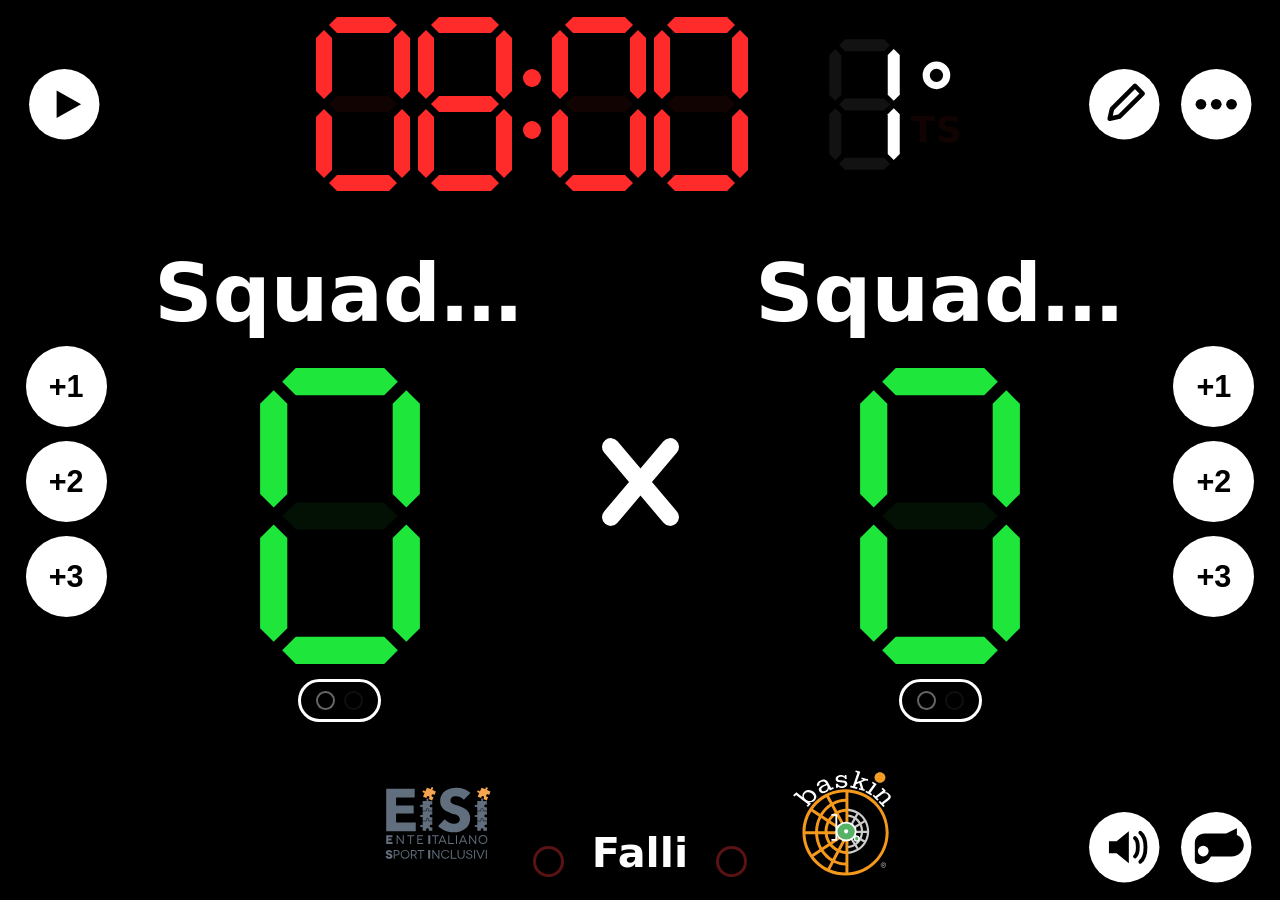
==== commit 948cd8e1: "baskin-tabellone-v1.17.5" ====
--- a/pwa/index.html
+++ b/pwa/index.html
@@ -3,7 +3,7 @@
 <head>
   <meta charset="UTF-8" />
   <meta name="viewport" content="width=device-width, initial-scale=1.0, maximum-scale=1.0, user-scalable=no, viewport-fit=cover" />
-  <title>Tabellone Baskin</title>
+  <title>Tabellone Baskin EISI</title>
 
   <meta name="theme-color" content="#000000" />
   <meta name="description" content="Tabellone segnapunti per il Baskin: tempo, punti, timeout e bonus. Funziona offline." />
@@ -14,7 +14,9 @@
   <link rel="apple-touch-icon" href="icons/icon-192.png" />
   <meta name="apple-mobile-web-app-capable" content="yes" />
   <meta name="apple-mobile-web-app-status-bar-style" content="black-translucent" />
+  <meta name="apple-mobile-web-app-title" content="Tabellone Baskin EISI" />
   <meta name="mobile-web-app-capable" content="yes" />
+  <meta name="application-name" content="Tabellone Baskin EISI" />
 
   <link rel="stylesheet" href="css/styles.css" />
 </head>
@@ -206,7 +208,7 @@
       <h2>Informazioni</h2>
       <div class="about">
         <p class="about-title">Tabellone Baskin</p>
-        <p class="about-meta">Versione <span id="aboutVersion">1.17.4</span> — Daniele Lolli (UncleDan)</p>
+        <p class="about-meta">Versione <span id="aboutVersion">1.17.5</span> — Daniele Lolli (UncleDan)</p>
       </div>
       <!-- verdi: installazione / info / sorgenti / segnalazioni / aggiornamenti -->
       <button class="sheet-item green" id="actInstall" type="button" hidden>Installa app</button>
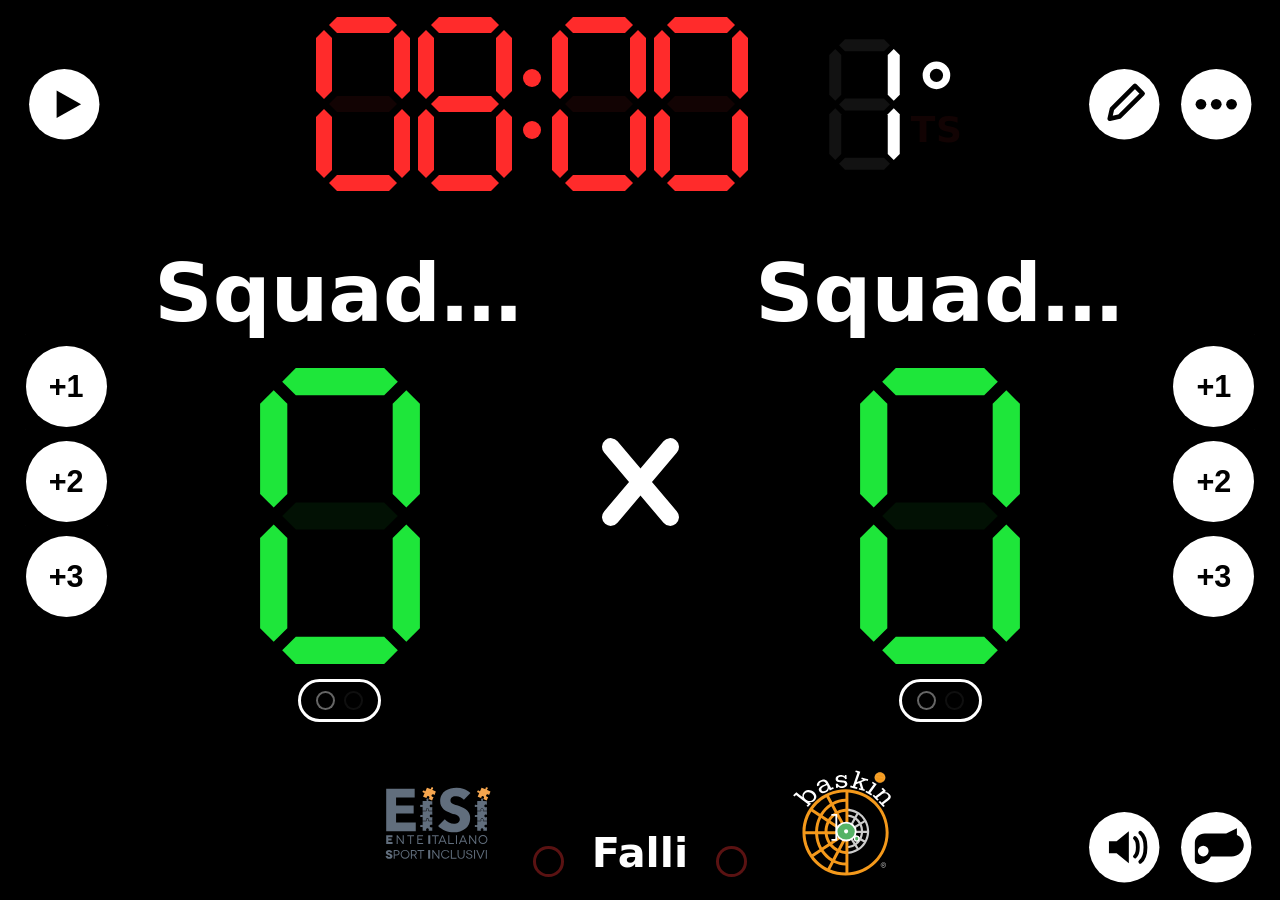
==== commit 4fcac47f: "Merge pull request #11 from UncleDan/beta tabellone-baskin-eisi-v1.17.7" ====
--- a/pwa/index.html
+++ b/pwa/index.html
@@ -207,14 +207,14 @@
     <div class="sheet" role="dialog" aria-label="Informazioni">
       <h2>Informazioni</h2>
       <div class="about">
-        <p class="about-title">Tabellone Baskin</p>
-        <p class="about-meta">Versione <span id="aboutVersion">1.17.5</span> — Daniele Lolli (UncleDan)</p>
+        <p class="about-title">Tabellone Baskin EISI</p>
+        <p class="about-meta">Versione <span id="aboutVersion">1.17.7</span> — Daniele Lolli (UncleDan)</p>
       </div>
       <!-- verdi: installazione / info / sorgenti / segnalazioni / aggiornamenti -->
       <button class="sheet-item green" id="actInstall" type="button" hidden>Installa app</button>
       <button class="sheet-item green" id="actAboutBaskin" type="button">Cosa è il Baskin</button>
-      <a class="sheet-item sheet-link green" id="actRepo" href="https://github.com/UncleDan/baskin-tabellone" target="_blank" rel="noopener noreferrer">Codice sorgente su GitHub ↗</a>
-      <a class="sheet-item sheet-link green" id="actIssues" href="https://github.com/UncleDan/baskin-tabellone/issues" target="_blank" rel="noopener noreferrer">Segnalazioni ↗</a>
+      <a class="sheet-item sheet-link green" id="actRepo" href="https://github.com/UncleDan/tabellone-baskin-eisi" target="_blank" rel="noopener noreferrer">Codice sorgente su GitHub ↗</a>
+      <a class="sheet-item sheet-link green" id="actIssues" href="https://github.com/UncleDan/tabellone-baskin-eisi/issues" target="_blank" rel="noopener noreferrer">Segnalazioni ↗</a>
       <button class="sheet-item green" id="actCheckUpdate" type="button">Verifica aggiornamenti</button>
       <!-- solo nell'app Cast (visibili se presente window.CastBridge) -->
       <button class="sheet-item green" id="actCastConnect" type="button" hidden>Indirizzo / QR per la TV</button>
